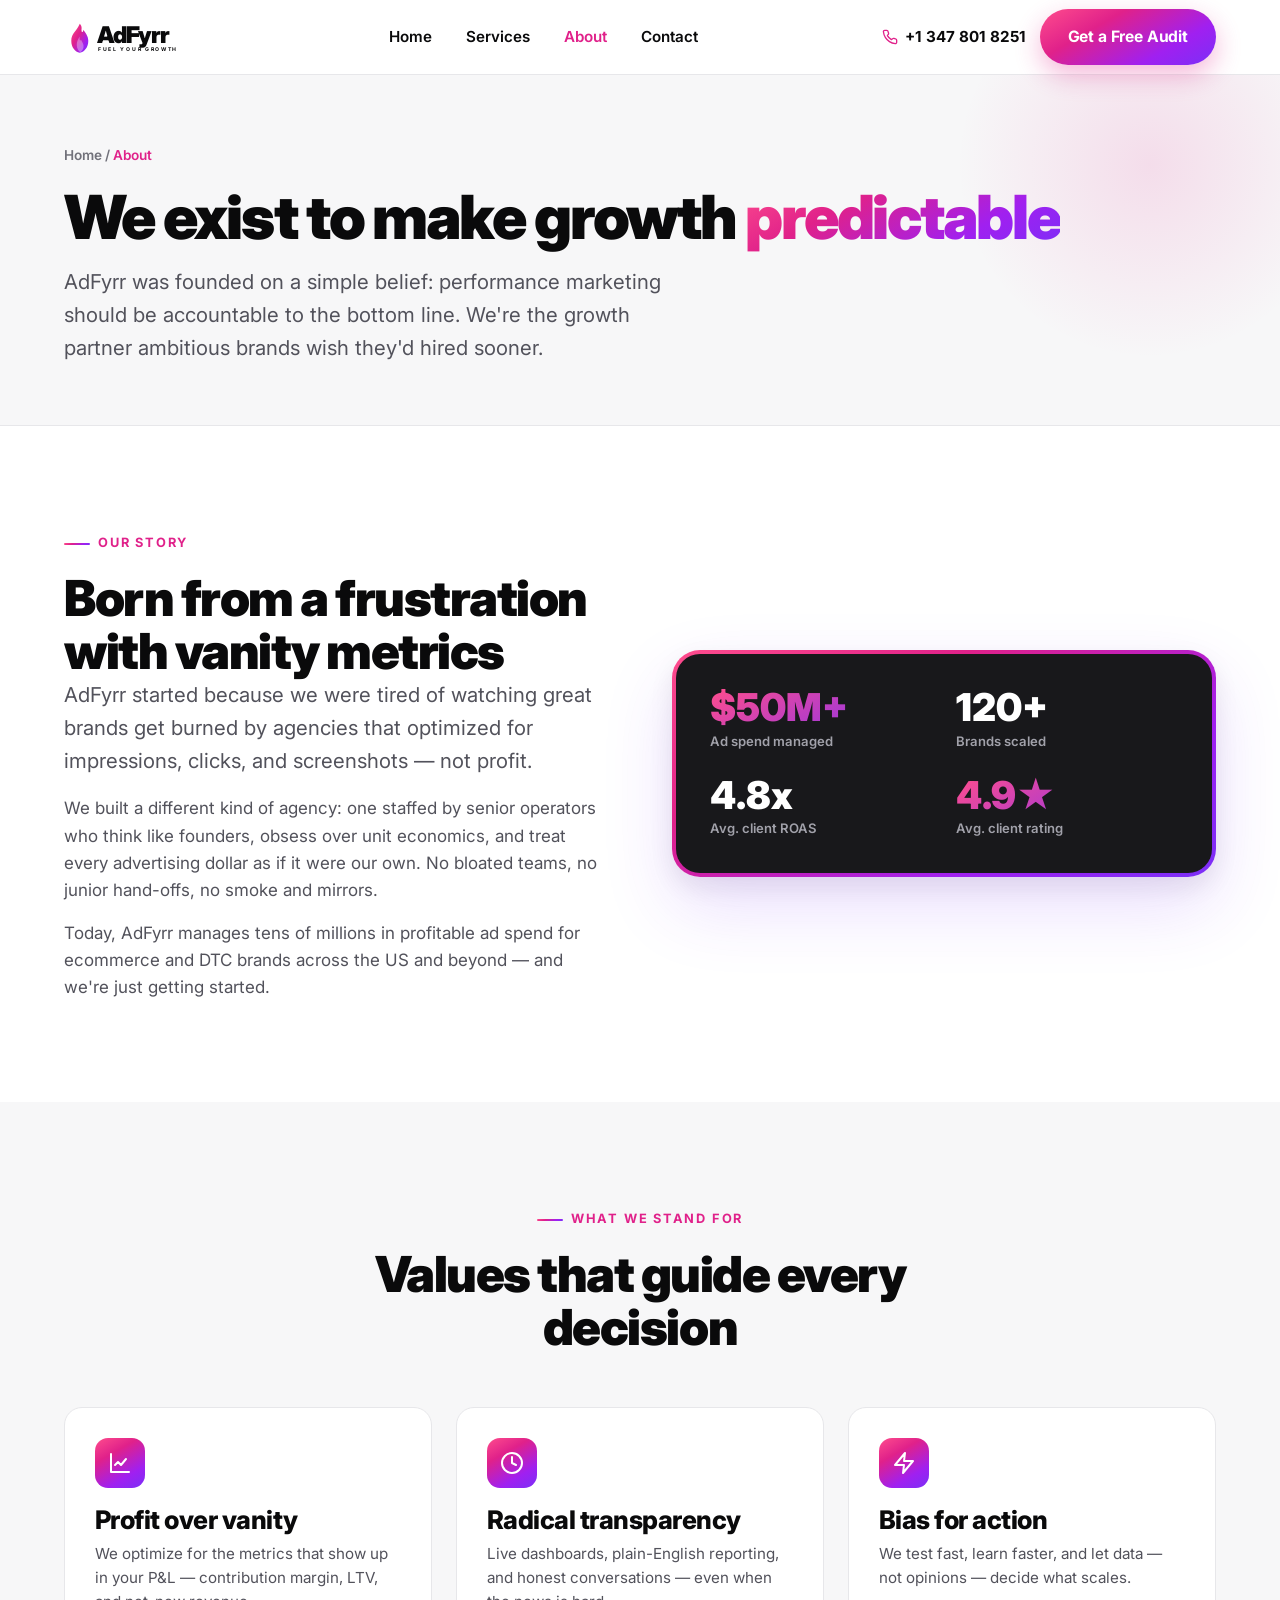
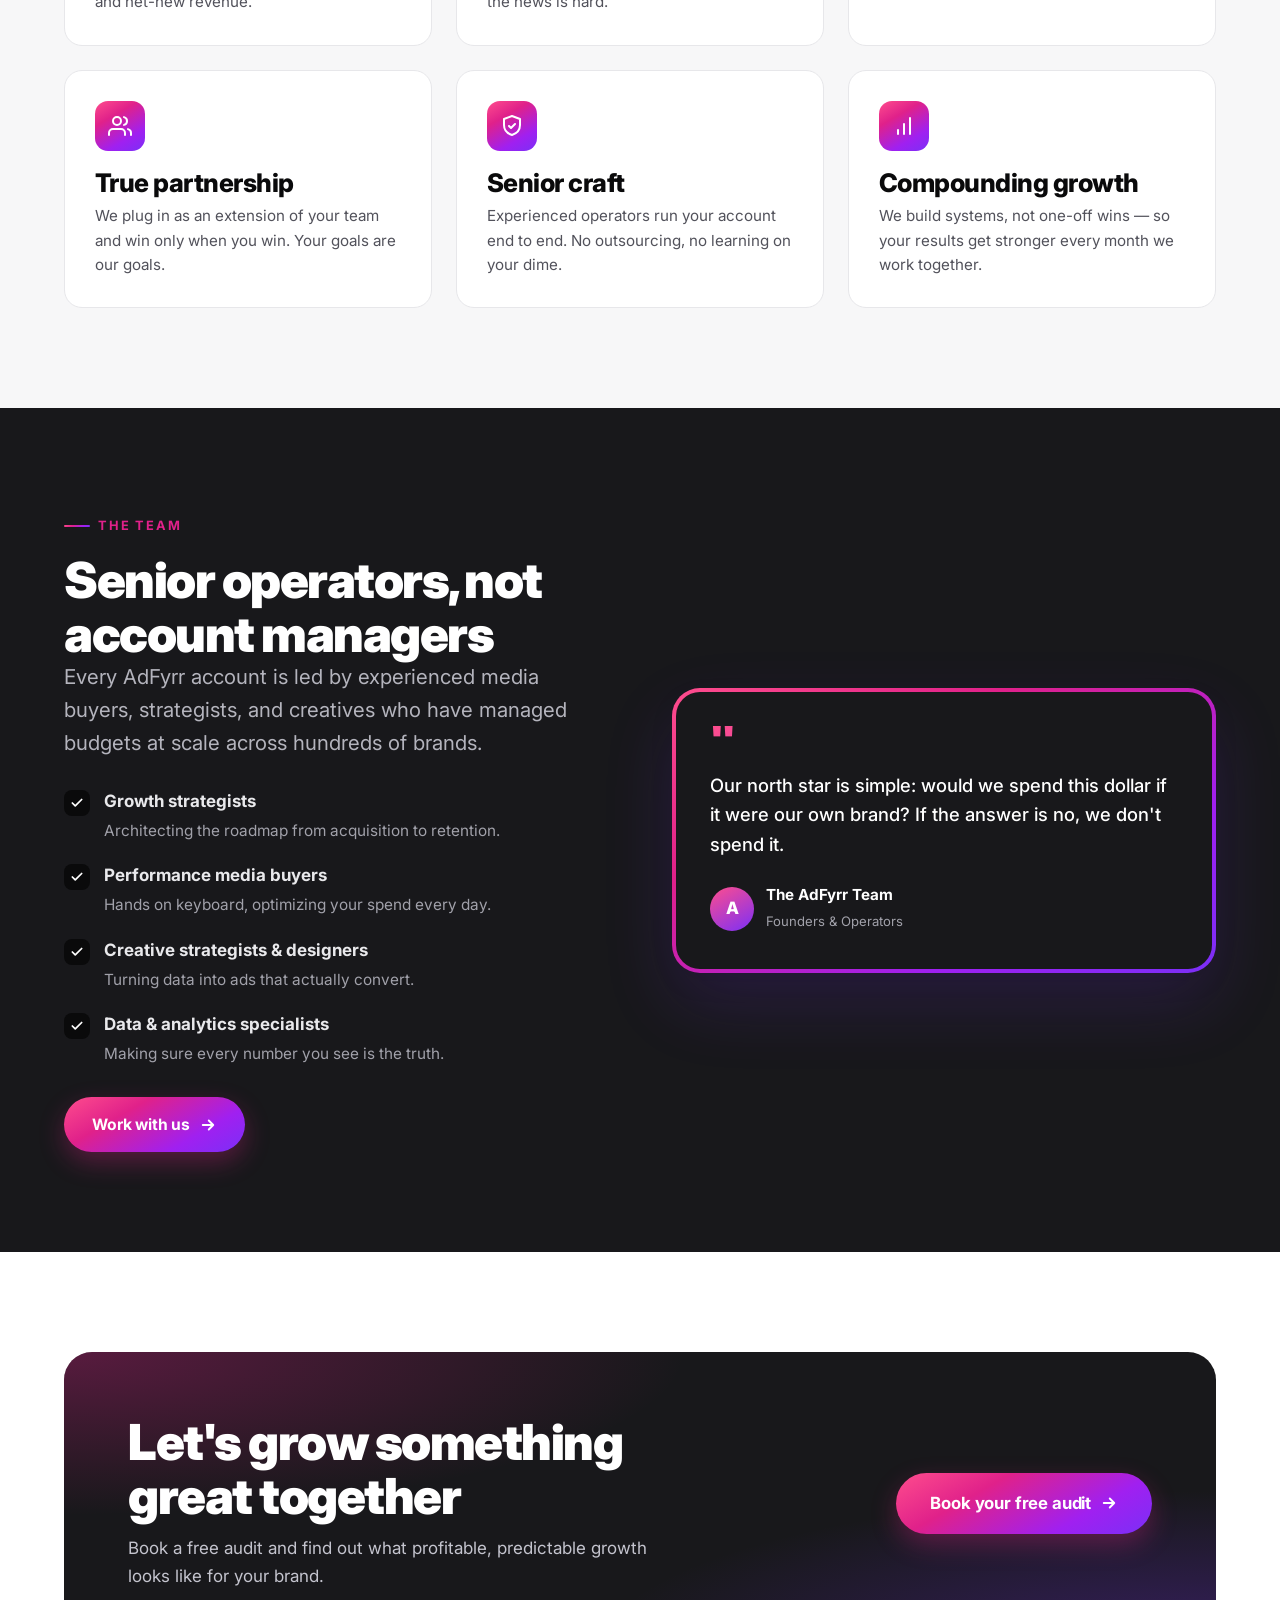
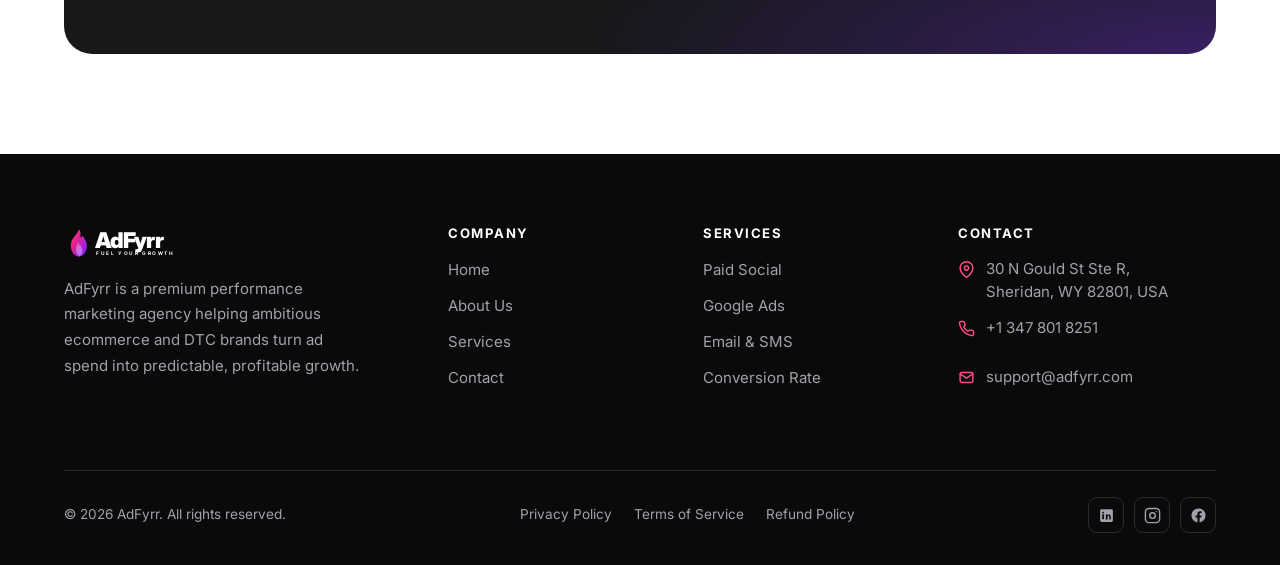
==== about.html @ 0f5a5a58 "AdFyrr website — initial commit" ====
<!DOCTYPE html>
<html lang="en">
<head>
<meta charset="UTF-8" />
<meta name="viewport" content="width=device-width, initial-scale=1.0" />
<title>About Us — A Performance Marketing Agency Built for Growth | AdFyrr</title>
<meta name="description" content="AdFyrr is a premium performance marketing agency on a mission to make profitable growth predictable for ecommerce and DTC brands. Meet our values, story, and team." />
<link rel="canonical" href="https://adfyrr.com/about.html" />
<link rel="preconnect" href="https://fonts.googleapis.com" />
<link rel="preconnect" href="https://fonts.gstatic.com" crossorigin />
<link href="https://fonts.googleapis.com/css2?family=Inter:wght@400;500;600;700;800;900&display=swap" rel="stylesheet" />
<link rel="stylesheet" href="css/styles.css" />
<link rel="icon" href="assets/favicon.svg" type="image/svg+xml" />
</head>
<body>

<!-- NAV -->
<header class="nav">
  <div class="container nav-inner">
    <a href="index.html" class="nav-logo" aria-label="AdFyrr home">
      <svg viewBox="0 0 232 56" role="img" aria-label="AdFyrr — Fuel Your Growth">
        <defs><linearGradient id="lf1" x1="0" y1="0" x2="1" y2="1"><stop offset="0" stop-color="#FF4D8D"/><stop offset=".4" stop-color="#E0218A"/><stop offset=".75" stop-color="#A020F0"/><stop offset="1" stop-color="#7B2FF7"/></linearGradient></defs>
        <path d="M26 6 C 21 18 12 22 12 34 C 12 45 18 52 26 54 C 34 52 40 45 40 34 C 40 26 35 21 32 16 C 31 22 28 21 29 13 C 29 10 28 8 26 6 Z" fill="url(#lf1)"/>
        <path d="M26 27 C 23 32 21 35 21 41 C 21 47 24 51 27 53 C 31 50 33 46 32 41 C 31 37 29 35 28 32 C 27 35 25 34 26 27 Z" fill="#fff" opacity=".34"/>
        <text x="54" y="38" font-family="Inter, sans-serif" font-weight="900" font-size="38" letter-spacing="-1.5" fill="currentColor">AdFyrr</text>
        <text x="56" y="51" font-family="Inter, sans-serif" font-weight="700" font-size="8.5" letter-spacing="2.8" fill="currentColor">FUEL YOUR GROWTH</text>
      </svg>
    </a>
    <nav class="nav-links" aria-label="Primary">
      <a href="index.html">Home</a>
      <a href="services.html">Services</a>
      <a href="about.html" class="active">About</a>
      <a href="contact.html">Contact</a>
    </nav>
    <div class="nav-cta">
      <a href="tel:+13478018251" class="nav-phone"><svg viewBox="0 0 24 24" fill="none" stroke="currentColor" stroke-width="2" stroke-linecap="round" stroke-linejoin="round"><path d="M22 16.92v3a2 2 0 0 1-2.18 2 19.79 19.79 0 0 1-8.63-3.07 19.5 19.5 0 0 1-6-6 19.79 19.79 0 0 1-3.07-8.67A2 2 0 0 1 4.11 2h3a2 2 0 0 1 2 1.72c.13.81.36 1.6.7 2.34a2 2 0 0 1-.45 2.11L8.09 9.91a16 16 0 0 0 6 6l1.74-1.27a2 2 0 0 1 2.11-.45c.74.34 1.53.57 2.34.7A2 2 0 0 1 22 16.92z"/></svg>+1 347 801 8251</a>
      <a href="contact.html" class="btn btn-primary">Get a Free Audit</a>
    </div>
    <button class="nav-toggle" aria-label="Toggle menu"><span></span><span></span><span></span></button>
  </div>
</header>

<!-- PAGE HERO -->
<section class="page-hero">
  <div class="container">
    <div class="crumbs"><a href="index.html">Home</a> / <span>About</span></div>
    <h1>We exist to make growth <span class="gradient-text">predictable</span></h1>
    <p class="lead">AdFyrr was founded on a simple belief: performance marketing should be accountable to the bottom line. We're the growth partner ambitious brands wish they'd hired sooner.</p>
  </div>
</section>

<!-- STORY -->
<section class="section">
  <div class="container">
    <div class="split">
      <div class="reveal">
        <span class="eyebrow">Our story</span>
        <h2>Born from a frustration with vanity metrics</h2>
        <p class="lead" style="margin-bottom:18px">AdFyrr started because we were tired of watching great brands get burned by agencies that optimized for impressions, clicks, and screenshots — not profit.</p>
        <p style="color:var(--slate);margin-bottom:16px">We built a different kind of agency: one staffed by senior operators who think like founders, obsess over unit economics, and treat every advertising dollar as if it were our own. No bloated teams, no junior hand-offs, no smoke and mirrors.</p>
        <p style="color:var(--slate)">Today, AdFyrr manages tens of millions in profitable ad spend for ecommerce and DTC brands across the US and beyond — and we're just getting started.</p>
      </div>
      <div class="split-visual reveal"><div class="split-visual-inner">
        <div style="display:grid;grid-template-columns:1fr 1fr;gap:24px">
          <div><div style="background:linear-gradient(150deg,#FF4D8D,#7B2FF7);-webkit-background-clip:text;background-clip:text;color:transparent;font-weight:900;font-size:2.4rem;line-height:1">$50M+</div><div style="color:#A1A1AA;font-size:.82rem;font-weight:600;margin-top:4px">Ad spend managed</div></div>
          <div><div style="color:#fff;font-weight:900;font-size:2.4rem;line-height:1">120+</div><div style="color:#A1A1AA;font-size:.82rem;font-weight:600;margin-top:4px">Brands scaled</div></div>
          <div><div style="color:#fff;font-weight:900;font-size:2.4rem;line-height:1">4.8x</div><div style="color:#A1A1AA;font-size:.82rem;font-weight:600;margin-top:4px">Avg. client ROAS</div></div>
          <div><div style="background:linear-gradient(150deg,#FF4D8D,#7B2FF7);-webkit-background-clip:text;background-clip:text;color:transparent;font-weight:900;font-size:2.4rem;line-height:1">4.9★</div><div style="color:#A1A1AA;font-size:.82rem;font-weight:600;margin-top:4px">Avg. client rating</div></div>
        </div>
      </div></div>
    </div>
  </div>
</section>

<!-- VALUES -->
<section class="section cloud">
  <div class="container">
    <div class="head-block center reveal">
      <span class="eyebrow centered">What we stand for</span>
      <h2>Values that guide every decision</h2>
    </div>
    <div class="values">
      <div class="value reveal"><div class="v-icon"><svg viewBox="0 0 24 24" fill="none" stroke="#fff" stroke-width="2" stroke-linecap="round" stroke-linejoin="round"><path d="M3 3v18h18"/><path d="m7 14 3-3 3 3 5-6"/></svg></div><h3>Profit over vanity</h3><p>We optimize for the metrics that show up in your P&amp;L — contribution margin, LTV, and net-new revenue.</p></div>
      <div class="value reveal"><div class="v-icon"><svg viewBox="0 0 24 24" fill="none" stroke="#fff" stroke-width="2" stroke-linecap="round" stroke-linejoin="round"><circle cx="12" cy="12" r="10"/><path d="M12 6v6l4 2"/></svg></div><h3>Radical transparency</h3><p>Live dashboards, plain-English reporting, and honest conversations — even when the news is hard.</p></div>
      <div class="value reveal"><div class="v-icon"><svg viewBox="0 0 24 24" fill="none" stroke="#fff" stroke-width="2" stroke-linecap="round" stroke-linejoin="round"><path d="M13 2 3 14h9l-1 8 10-12h-9l1-8z"/></svg></div><h3>Bias for action</h3><p>We test fast, learn faster, and let data — not opinions — decide what scales.</p></div>
      <div class="value reveal"><div class="v-icon"><svg viewBox="0 0 24 24" fill="none" stroke="#fff" stroke-width="2" stroke-linecap="round" stroke-linejoin="round"><path d="M17 21v-2a4 4 0 0 0-4-4H5a4 4 0 0 0-4 4v2"/><circle cx="9" cy="7" r="4"/><path d="M23 21v-2a4 4 0 0 0-3-3.87M16 3.13a4 4 0 0 1 0 7.75"/></svg></div><h3>True partnership</h3><p>We plug in as an extension of your team and win only when you win. Your goals are our goals.</p></div>
      <div class="value reveal"><div class="v-icon"><svg viewBox="0 0 24 24" fill="none" stroke="#fff" stroke-width="2" stroke-linecap="round" stroke-linejoin="round"><path d="M12 2 4 5v6c0 5 3.4 8.5 8 10 4.6-1.5 8-5 8-10V5l-8-3z"/><path d="m9 12 2 2 4-4"/></svg></div><h3>Senior craft</h3><p>Experienced operators run your account end to end. No outsourcing, no learning on your dime.</p></div>
      <div class="value reveal"><div class="v-icon"><svg viewBox="0 0 24 24" fill="none" stroke="#fff" stroke-width="2" stroke-linecap="round" stroke-linejoin="round"><path d="M12 20V10M18 20V4M6 20v-4"/></svg></div><h3>Compounding growth</h3><p>We build systems, not one-off wins — so your results get stronger every month we work together.</p></div>
    </div>
  </div>
</section>

<!-- TEAM ETHOS / DARK -->
<section class="section dark">
  <div class="container">
    <div class="split">
      <div class="reveal">
        <span class="eyebrow">The team</span>
        <h2>Senior operators, not account managers</h2>
        <p class="lead">Every AdFyrr account is led by experienced media buyers, strategists, and creatives who have managed budgets at scale across hundreds of brands.</p>
        <ul class="split-list">
          <li><span class="check"><svg viewBox="0 0 24 24" fill="none" stroke-width="3" stroke-linecap="round" stroke-linejoin="round"><path d="M20 6 9 17l-5-5"/></svg></span><div><b>Growth strategists</b><span>Architecting the roadmap from acquisition to retention.</span></div></li>
          <li><span class="check"><svg viewBox="0 0 24 24" fill="none" stroke-width="3" stroke-linecap="round" stroke-linejoin="round"><path d="M20 6 9 17l-5-5"/></svg></span><div><b>Performance media buyers</b><span>Hands on keyboard, optimizing your spend every day.</span></div></li>
          <li><span class="check"><svg viewBox="0 0 24 24" fill="none" stroke-width="3" stroke-linecap="round" stroke-linejoin="round"><path d="M20 6 9 17l-5-5"/></svg></span><div><b>Creative strategists &amp; designers</b><span>Turning data into ads that actually convert.</span></div></li>
          <li><span class="check"><svg viewBox="0 0 24 24" fill="none" stroke-width="3" stroke-linecap="round" stroke-linejoin="round"><path d="M20 6 9 17l-5-5"/></svg></span><div><b>Data &amp; analytics specialists</b><span>Making sure every number you see is the truth.</span></div></li>
        </ul>
        <a href="contact.html" class="btn btn-primary" style="margin-top:30px">Work with us <svg viewBox="0 0 24 24" fill="none" stroke="currentColor" stroke-width="2.5" stroke-linecap="round" stroke-linejoin="round"><path d="M5 12h14M13 6l6 6-6 6"/></svg></a>
      </div>
      <div class="reveal">
        <div class="split-visual"><div class="split-visual-inner">
          <div class="mark" style="font-size:3rem;line-height:.6;font-weight:900;background:linear-gradient(150deg,#FF4D8D,#7B2FF7);-webkit-background-clip:text;background-clip:text;color:transparent">"</div>
          <p style="color:#fff;font-size:1.15rem;font-weight:500;margin:16px 0 24px;line-height:1.6">Our north star is simple: would we spend this dollar if it were our own brand? If the answer is no, we don't spend it.</p>
          <div style="display:flex;align-items:center;gap:12px"><div style="width:44px;height:44px;border-radius:50%;background:linear-gradient(150deg,#FF4D8D,#7B2FF7);display:grid;place-items:center;color:#fff;font-weight:800">A</div><div><b style="color:#fff;display:block;font-size:.95rem">The AdFyrr Team</b><small style="color:#A1A1AA;font-size:.82rem">Founders &amp; Operators</small></div></div>
        </div></div>
      </div>
    </div>
  </div>
</section>

<!-- CTA -->
<section class="section">
  <div class="container">
    <div class="cta-band reveal"><div class="cta-inner">
      <div><h2>Let's grow something great together</h2><p>Book a free audit and find out what profitable, predictable growth looks like for your brand.</p></div>
      <a href="contact.html" class="btn btn-primary" style="font-size:1.05rem;padding:17px 34px">Book your free audit <svg viewBox="0 0 24 24" fill="none" stroke="currentColor" stroke-width="2.5" stroke-linecap="round" stroke-linejoin="round"><path d="M5 12h14M13 6l6 6-6 6"/></svg></a>
    </div></div>
  </div>
</section>

<!-- FOOTER -->
<footer class="footer">
  <div class="container">
    <div class="footer-grid">
      <div class="footer-about">
        <div class="footer-logo">
          <svg viewBox="0 0 232 56" style="height:32px" role="img" aria-label="AdFyrr">
            <defs><linearGradient id="lf2" x1="0" y1="0" x2="1" y2="1"><stop offset="0" stop-color="#FF4D8D"/><stop offset=".4" stop-color="#E0218A"/><stop offset=".75" stop-color="#A020F0"/><stop offset="1" stop-color="#7B2FF7"/></linearGradient></defs>
            <path d="M26 6 C 21 18 12 22 12 34 C 12 45 18 52 26 54 C 34 52 40 45 40 34 C 40 26 35 21 32 16 C 31 22 28 21 29 13 C 29 10 28 8 26 6 Z" fill="url(#lf2)"/>
            <path d="M26 27 C 23 32 21 35 21 41 C 21 47 24 51 27 53 C 31 50 33 46 32 41 C 31 37 29 35 28 32 C 27 35 25 34 26 27 Z" fill="#fff" opacity=".34"/>
            <text x="54" y="38" font-family="Inter, sans-serif" font-weight="900" font-size="38" letter-spacing="-1.5" fill="#fff">AdFyrr</text>
            <text x="56" y="51" font-family="Inter, sans-serif" font-weight="700" font-size="8.5" letter-spacing="2.8" fill="#fff">FUEL YOUR GROWTH</text>
          </svg>
        </div>
        <p>AdFyrr is a premium performance marketing agency helping ambitious ecommerce and DTC brands turn ad spend into predictable, profitable growth.</p>
      </div>
      <div class="footer-col"><h4>Company</h4><a href="index.html">Home</a><a href="about.html">About Us</a><a href="services.html">Services</a><a href="contact.html">Contact</a></div>
      <div class="footer-col"><h4>Services</h4><a href="services.html">Paid Social</a><a href="services.html">Google Ads</a><a href="services.html">Email &amp; SMS</a><a href="services.html">Conversion Rate</a></div>
      <div class="footer-col"><h4>Contact</h4>
        <ul class="footer-contact">
          <li><svg viewBox="0 0 24 24" fill="none" stroke="currentColor" stroke-width="2" stroke-linecap="round" stroke-linejoin="round"><path d="M21 10c0 7-9 13-9 13s-9-6-9-13a9 9 0 0 1 18 0z"/><circle cx="12" cy="10" r="3"/></svg><span>30 N Gould St Ste R,<br/>Sheridan, WY 82801, USA</span></li>
          <li><svg viewBox="0 0 24 24" fill="none" stroke="currentColor" stroke-width="2" stroke-linecap="round" stroke-linejoin="round"><path d="M22 16.92v3a2 2 0 0 1-2.18 2 19.79 19.79 0 0 1-8.63-3.07 19.5 19.5 0 0 1-6-6 19.79 19.79 0 0 1-3.07-8.67A2 2 0 0 1 4.11 2h3a2 2 0 0 1 2 1.72c.13.81.36 1.6.7 2.34a2 2 0 0 1-.45 2.11L8.09 9.91a16 16 0 0 0 6 6l1.74-1.27a2 2 0 0 1 2.11-.45c.74.34 1.53.57 2.34.7A2 2 0 0 1 22 16.92z"/></svg><a href="tel:+13478018251">+1 347 801 8251</a></li>
          <li><svg viewBox="0 0 24 24" fill="none" stroke="currentColor" stroke-width="2" stroke-linecap="round" stroke-linejoin="round"><rect x="3" y="5" width="18" height="14" rx="2"/><path d="m3 7 9 6 9-6"/></svg><a href="mailto:support@adfyrr.com">support@adfyrr.com</a></li>
        </ul>
      </div>
    </div>
    <div class="footer-bottom">
      <div>© <span data-year>2026</span> AdFyrr. All rights reserved.</div>
      <div class="legal-links"><a href="privacy-policy.html">Privacy Policy</a><a href="terms.html">Terms of Service</a><a href="refund-policy.html">Refund Policy</a></div>
      <div class="footer-socials">
        <a href="#" aria-label="LinkedIn"><svg viewBox="0 0 24 24" fill="currentColor"><path d="M19 3a2 2 0 0 1 2 2v14a2 2 0 0 1-2 2H5a2 2 0 0 1-2-2V5a2 2 0 0 1 2-2h14zM8.34 17.34v-7H6v7h2.34zM7.17 9.3a1.36 1.36 0 1 0 0-2.72 1.36 1.36 0 0 0 0 2.72zM18 17.34v-3.84c0-2.05-1.1-3-2.56-3-1.18 0-1.71.65-2 1.11v-.95H11.1c.03.66 0 7 0 7h2.34v-3.91c0-.21.01-.42.08-.57.18-.42.56-.86 1.21-.86.86 0 1.2.65 1.2 1.6v3.74H18z"/></svg></a>
        <a href="#" aria-label="Instagram"><svg viewBox="0 0 24 24" fill="none" stroke="currentColor" stroke-width="2"><rect x="2" y="2" width="20" height="20" rx="5"/><circle cx="12" cy="12" r="4"/><circle cx="17.5" cy="6.5" r="1" fill="currentColor" stroke="none"/></svg></a>
        <a href="#" aria-label="Facebook"><svg viewBox="0 0 24 24" fill="currentColor"><path d="M22 12a10 10 0 1 0-11.56 9.88v-6.99H7.9V12h2.54V9.8c0-2.5 1.49-3.89 3.78-3.89 1.09 0 2.24.2 2.24.2v2.46h-1.26c-1.24 0-1.63.77-1.63 1.56V12h2.78l-.44 2.89h-2.34v6.99A10 10 0 0 0 22 12z"/></svg></a>
      </div>
    </div>
  </div>
</footer>

<script src="js/main.js"></script>
</body>
</html>
---- css/styles.css ----
/* ===================================================================
   AdFyrr — Premium Performance Marketing Agency
   Design language: bold Inter typography, generous whitespace,
   dark/light alternating sections, flame gradient (pink→purple).
   =================================================================== */

/* ---------- Design Tokens ---------- */
:root {
  /* Flame brand gradient (from the AdFyrr logo) */
  --flame: linear-gradient(150deg, #FF4D8D 0%, #E0218A 32%, #A020F0 72%, #7B2FF7 100%);
  --flame-soft: linear-gradient(150deg, #FF4D8D, #7B2FF7);

  --pink: #E0218A;
  --pink-hot: #FF4D8D;
  --magenta: #A020F0;
  --purple: #7B2FF7;

  --ink: #0A0A0B;          /* near-black headlines */
  --ink-2: #18181B;        /* dark section bg */
  --slate: #52525B;        /* body text on light */
  --slate-2: #71717A;      /* muted text */
  --line: #E7E7EA;         /* hairline borders */
  --line-dark: #2A2A2F;    /* borders on dark */
  --cloud: #F7F7F8;        /* off-white bg */
  --white: #FFFFFF;

  --radius: 18px;
  --radius-sm: 12px;
  --radius-lg: 28px;

  --shadow-sm: 0 2px 8px rgba(10,10,11,.04), 0 1px 2px rgba(10,10,11,.06);
  --shadow-md: 0 12px 32px rgba(10,10,11,.08), 0 4px 10px rgba(10,10,11,.04);
  --shadow-lg: 0 30px 70px rgba(123,47,247,.16), 0 10px 24px rgba(10,10,11,.08);

  --container: 1200px;
  --ease: cubic-bezier(.22,.61,.36,1);

  font-family: 'Inter', -apple-system, BlinkMacSystemFont, 'Segoe UI', Roboto, sans-serif;
}

/* ---------- Reset ---------- */
*, *::before, *::after { box-sizing: border-box; margin: 0; padding: 0; }
html { scroll-behavior: smooth; -webkit-text-size-adjust: 100%; }
body {
  font-family: 'Inter', -apple-system, BlinkMacSystemFont, 'Segoe UI', Roboto, sans-serif;
  color: var(--ink);
  background: var(--white);
  line-height: 1.6;
  font-size: 17px;
  -webkit-font-smoothing: antialiased;
  text-rendering: optimizeLegibility;
  overflow-x: hidden;
}
img, svg { display: block; max-width: 100%; }
a { color: inherit; text-decoration: none; }
ul { list-style: none; }
button { font-family: inherit; cursor: pointer; border: none; background: none; }

/* ---------- Layout helpers ---------- */
.container { width: 100%; max-width: var(--container); margin: 0 auto; padding: 0 24px; }
.section { padding: 100px 0; }
.section-sm { padding: 64px 0; }
.dark { background: var(--ink-2); color: #E9E9EC; }
.dark h1, .dark h2, .dark h3 { color: #fff; }
.cloud { background: var(--cloud); }
.center { text-align: center; }
.gradient-text {
  background: var(--flame);
  -webkit-background-clip: text;
  background-clip: text;
  color: transparent;
}

/* ---------- Typography ---------- */
h1, h2, h3, h4 { line-height: 1.08; letter-spacing: -0.02em; font-weight: 800; }
h1 { font-size: clamp(2.6rem, 6vw, 4.6rem); font-weight: 900; letter-spacing: -0.035em; }
h2 { font-size: clamp(2rem, 4vw, 3.1rem); font-weight: 900; letter-spacing: -0.03em; }
h3 { font-size: clamp(1.25rem, 2vw, 1.6rem); }
.lead { font-size: clamp(1.05rem, 1.6vw, 1.3rem); color: var(--slate); font-weight: 400; }
.dark .lead { color: #B4B4BD; }
.eyebrow {
  display: inline-flex; align-items: center; gap: 8px;
  font-size: .8rem; font-weight: 700; letter-spacing: .14em; text-transform: uppercase;
  color: var(--pink);
  margin-bottom: 18px;
}
.eyebrow::before {
  content: ""; width: 26px; height: 2px; border-radius: 2px;
  background: var(--flame);
}
.eyebrow.centered { justify-content: center; }

/* ---------- Buttons ---------- */
.btn {
  display: inline-flex; align-items: center; justify-content: center; gap: 9px;
  font-weight: 700; font-size: .98rem; letter-spacing: -0.01em;
  padding: 15px 28px; border-radius: 999px;
  transition: transform .25s var(--ease), box-shadow .25s var(--ease), background .25s var(--ease);
  white-space: nowrap;
}
.btn svg { width: 18px; height: 18px; }
.btn-primary {
  color: #fff; background: var(--flame);
  box-shadow: 0 10px 26px rgba(224,33,138,.32);
}
.btn-primary:hover { transform: translateY(-2px); box-shadow: 0 16px 34px rgba(224,33,138,.42); }
.btn-dark { background: var(--ink); color: #fff; }
.btn-dark:hover { transform: translateY(-2px); box-shadow: var(--shadow-md); }
.btn-ghost { background: transparent; color: var(--ink); border: 1.5px solid var(--line); }
.btn-ghost:hover { border-color: var(--ink); transform: translateY(-2px); }
.dark .btn-ghost { color: #fff; border-color: var(--line-dark); }
.dark .btn-ghost:hover { border-color: #fff; }
.btn-white { background: #fff; color: var(--ink); }
.btn-white:hover { transform: translateY(-2px); box-shadow: var(--shadow-md); }

/* ---------- Navigation ---------- */
.nav {
  position: sticky; top: 0; z-index: 100;
  background: rgba(255,255,255,.82);
  backdrop-filter: saturate(180%) blur(16px);
  -webkit-backdrop-filter: saturate(180%) blur(16px);
  border-bottom: 1px solid var(--line);
}
.nav-inner { display: flex; align-items: center; justify-content: space-between; height: 74px; }
.nav-logo { display: flex; align-items: center; }
.nav-logo svg { height: 34px; width: auto; }
.nav-links { display: flex; align-items: center; gap: 34px; }
.nav-links a {
  font-weight: 600; font-size: .95rem; color: var(--ink); position: relative;
  transition: color .2s;
}
.nav-links a:hover { color: var(--pink); }
.nav-links a.active { color: var(--pink); }
.nav-cta { display: flex; align-items: center; gap: 14px; }
.nav-phone { font-weight: 700; font-size: .95rem; display: flex; align-items: center; gap: 7px; }
.nav-phone svg { width: 16px; height: 16px; color: var(--pink); }
.nav-toggle { display: none; flex-direction: column; gap: 5px; padding: 8px; }
.nav-toggle span { width: 24px; height: 2.5px; background: var(--ink); border-radius: 2px; transition: .3s; }

/* ---------- Hero ---------- */
.hero { position: relative; padding: 88px 0 90px; overflow: hidden; }
.hero::before {
  content: ""; position: absolute; top: -160px; right: -140px;
  width: 560px; height: 560px; border-radius: 50%;
  background: radial-gradient(circle, rgba(224,33,138,.16), rgba(123,47,247,.05) 55%, transparent 70%);
  filter: blur(8px); z-index: 0;
}
.hero::after {
  content: ""; position: absolute; bottom: -200px; left: -160px;
  width: 480px; height: 480px; border-radius: 50%;
  background: radial-gradient(circle, rgba(123,47,247,.12), transparent 65%);
  z-index: 0;
}
.hero .container { position: relative; z-index: 1; }
.hero-grid { display: grid; grid-template-columns: 1.08fr .92fr; gap: 56px; align-items: center; }
.hero-badge {
  display: inline-flex; align-items: center; gap: 9px;
  padding: 7px 15px 7px 7px; border-radius: 999px;
  background: #fff; border: 1px solid var(--line); box-shadow: var(--shadow-sm);
  font-size: .82rem; font-weight: 600; color: var(--slate); margin-bottom: 26px;
}
.hero-badge b { color: var(--ink); }
.hero-badge .dot {
  width: 22px; height: 22px; border-radius: 50%; background: var(--flame);
  display: grid; place-items: center; color: #fff; font-size: 11px;
}
.hero h1 { margin-bottom: 22px; }
.hero p.lead { max-width: 520px; margin-bottom: 34px; }
.hero-actions { display: flex; gap: 14px; flex-wrap: wrap; align-items: center; }
.hero-trust { display: flex; align-items: center; gap: 22px; margin-top: 40px; flex-wrap: wrap; }
.hero-trust .stars { color: var(--pink); font-size: 1.05rem; letter-spacing: 2px; }
.hero-trust small { color: var(--slate-2); font-size: .85rem; display: block; }
.hero-trust strong { font-weight: 800; }

/* Hero visual card */
.hero-visual { position: relative; }
.hero-card {
  background: var(--ink-2); border-radius: var(--radius-lg); padding: 28px;
  box-shadow: var(--shadow-lg); position: relative; overflow: hidden;
}
.hero-card::before {
  content: ""; position: absolute; inset: 0;
  background: radial-gradient(120% 80% at 100% 0%, rgba(224,33,138,.22), transparent 50%);
}
.hero-card .hc-head { display: flex; justify-content: space-between; align-items: center; position: relative; margin-bottom: 22px; }
.hero-card .hc-head span { color: #A1A1AA; font-size: .82rem; font-weight: 600; }
.hero-card .hc-live { display: inline-flex; align-items: center; gap: 7px; color: #4ADE80; font-size: .78rem; font-weight: 700; }
.hero-card .hc-live .pulse { width: 8px; height: 8px; border-radius: 50%; background: #4ADE80; box-shadow: 0 0 0 0 rgba(74,222,128,.6); animation: pulse 1.8s infinite; }
@keyframes pulse { 0%{box-shadow:0 0 0 0 rgba(74,222,128,.5)} 70%{box-shadow:0 0 0 9px rgba(74,222,128,0)} 100%{box-shadow:0 0 0 0 rgba(74,222,128,0)} }
.hc-metric { position: relative; margin-bottom: 6px; }
.hc-metric .label { color: #A1A1AA; font-size: .8rem; font-weight: 600; }
.hc-metric .value { color: #fff; font-size: 2.6rem; font-weight: 900; letter-spacing: -.03em; line-height: 1.1; }
.hc-metric .value em { font-style: normal; color: #4ADE80; font-size: 1rem; font-weight: 700; margin-left: 8px; }
.hc-chart { position: relative; margin-top: 18px; height: 120px; }
.hc-stats { position: relative; display: grid; grid-template-columns: 1fr 1fr 1fr; gap: 14px; margin-top: 24px; padding-top: 22px; border-top: 1px solid var(--line-dark); }
.hc-stats div .n { color: #fff; font-weight: 800; font-size: 1.35rem; }
.hc-stats div .n.grad { background: var(--flame); -webkit-background-clip: text; background-clip: text; color: transparent; }
.hc-stats div .t { color: #A1A1AA; font-size: .72rem; font-weight: 600; }
/* floating spark */
.spark { position: absolute; pointer-events: none; }

/* ---------- Partner / logo banner ---------- */
.partners { padding: 46px 0; border-top: 1px solid var(--line); border-bottom: 1px solid var(--line); background: #fff; }
.partners-label { text-align: center; font-size: .78rem; font-weight: 700; letter-spacing: .16em; text-transform: uppercase; color: var(--slate-2); margin-bottom: 30px; }
.partners-row { display: flex; align-items: center; justify-content: center; gap: 56px; flex-wrap: wrap; }
.partner { display: flex; align-items: center; gap: 10px; filter: grayscale(0); opacity: .92; transition: transform .25s var(--ease), opacity .25s; }
.partner:hover { transform: translateY(-3px); opacity: 1; }
.partner svg, .partner img { height: 30px; width: auto; }
.partner .pname { font-weight: 800; font-size: 1.18rem; letter-spacing: -.02em; color: var(--ink); }

/* ---------- Stats band ---------- */
.stats { display: grid; grid-template-columns: repeat(4, 1fr); gap: 30px; }
.stat { text-align: center; }
.stat .num { font-size: clamp(2.4rem, 4vw, 3.4rem); font-weight: 900; letter-spacing: -.04em; line-height: 1; }
.stat .num.grad { background: var(--flame); -webkit-background-clip: text; background-clip: text; color: transparent; }
.stat .cap { margin-top: 10px; color: var(--slate); font-weight: 500; font-size: .95rem; }
.dark .stat .cap { color: #A1A1AA; }

/* ---------- Section heading block ---------- */
.head-block { max-width: 720px; }
.head-block.center { margin: 0 auto; }
.head-block h2 { margin-bottom: 18px; }

/* ---------- Services grid ---------- */
.cards { display: grid; grid-template-columns: repeat(3, 1fr); gap: 24px; margin-top: 56px; }
.card {
  position: relative; background: #fff; border: 1px solid var(--line); border-radius: var(--radius);
  padding: 34px 30px; transition: transform .3s var(--ease), box-shadow .3s var(--ease), border-color .3s;
  overflow: hidden;
}
.card:hover { transform: translateY(-6px); box-shadow: var(--shadow-md); border-color: transparent; }
.card::after {
  content: ""; position: absolute; inset: 0 0 auto 0; height: 4px;
  background: var(--flame); transform: scaleX(0); transform-origin: left;
  transition: transform .35s var(--ease);
}
.card:hover::after { transform: scaleX(1); }
.card-icon {
  width: 56px; height: 56px; border-radius: 15px; display: grid; place-items: center;
  background: linear-gradient(150deg, rgba(224,33,138,.12), rgba(123,47,247,.12));
  margin-bottom: 22px;
}
.card-icon svg { width: 28px; height: 28px; stroke: var(--pink); }
.card h3 { margin-bottom: 10px; }
.card p { color: var(--slate); font-size: .98rem; }
.card .card-link { display: inline-flex; align-items: center; gap: 6px; margin-top: 18px; font-weight: 700; font-size: .9rem; color: var(--pink); }
.card .card-link svg { width: 15px; height: 15px; transition: transform .2s; }
.card:hover .card-link svg { transform: translateX(4px); }
/* spark-burst signature mark */
.spark-burst { position: absolute; top: 16px; right: 16px; width: 26px; height: 26px; opacity: .5; }

/* ---------- Process steps ---------- */
.steps { display: grid; grid-template-columns: repeat(4, 1fr); gap: 24px; margin-top: 56px; }
.step { position: relative; padding-top: 14px; }
.step .step-n {
  font-size: 3.2rem; font-weight: 900; letter-spacing: -.05em; line-height: 1;
  background: var(--flame); -webkit-background-clip: text; background-clip: text; color: transparent;
  opacity: .9; margin-bottom: 12px;
}
.step h3 { font-size: 1.25rem; margin-bottom: 8px; }
.step p { color: var(--slate); font-size: .95rem; }
.dark .step p { color: #A1A1AA; }
.step:not(:last-child)::before {
  content: ""; position: absolute; top: 30px; right: -12px; width: 24px; height: 2px;
  background: var(--line); display: none;
}

/* ---------- Feature split ---------- */
.split { display: grid; grid-template-columns: 1fr 1fr; gap: 64px; align-items: center; }
.split-list { margin-top: 28px; display: grid; gap: 18px; }
.split-list li { display: flex; gap: 14px; align-items: flex-start; }
.check {
  flex: 0 0 auto; width: 26px; height: 26px; border-radius: 8px; background: var(--ink);
  display: grid; place-items: center; margin-top: 2px;
}
.check svg { width: 14px; height: 14px; stroke: #fff; }
.split-list li b { display: block; font-weight: 700; margin-bottom: 2px; }
.split-list li span { color: var(--slate); font-size: .96rem; }
.dark .split-list li span { color: #A1A1AA; }
.split-visual {
  background: var(--flame); border-radius: var(--radius-lg); padding: 4px; box-shadow: var(--shadow-lg);
}
.split-visual-inner { background: var(--ink-2); border-radius: 24px; padding: 34px; color: #fff; }

/* ---------- Testimonials ---------- */
.quotes { display: grid; grid-template-columns: repeat(3, 1fr); gap: 24px; margin-top: 56px; }
.quote { background: #fff; border: 1px solid var(--line); border-radius: var(--radius); padding: 32px; }
.quote .mark { font-size: 3rem; line-height: .6; font-weight: 900; background: var(--flame); -webkit-background-clip: text; background-clip: text; color: transparent; }
.quote p { color: var(--ink); font-size: 1.02rem; margin: 12px 0 22px; font-weight: 500; }
.quote .who { display: flex; align-items: center; gap: 12px; }
.quote .avatar { width: 44px; height: 44px; border-radius: 50%; background: var(--flame); display: grid; place-items: center; color: #fff; font-weight: 800; }
.quote .who b { display: block; font-size: .95rem; }
.quote .who small { color: var(--slate-2); font-size: .82rem; }

/* ---------- CTA band ---------- */
.cta-band { position: relative; border-radius: var(--radius-lg); padding: 64px; overflow: hidden; background: var(--ink-2); }
.cta-band::before {
  content: ""; position: absolute; inset: 0;
  background: radial-gradient(120% 120% at 0% 0%, rgba(224,33,138,.32), transparent 45%),
              radial-gradient(120% 120% at 100% 100%, rgba(123,47,247,.32), transparent 45%);
}
.cta-band .cta-inner { position: relative; display: flex; justify-content: space-between; align-items: center; gap: 40px; flex-wrap: wrap; }
.cta-band h2 { color: #fff; max-width: 600px; }
.cta-band p { color: #C4C4CE; margin-top: 12px; max-width: 520px; }

/* ---------- Footer ---------- */
.footer { background: var(--ink); color: #A1A1AA; padding: 72px 0 32px; }
.footer-grid { display: grid; grid-template-columns: 1.6fr 1fr 1fr 1.2fr; gap: 40px; }
.footer-logo svg { height: 32px; margin-bottom: 18px; }
.footer-about p { font-size: .94rem; max-width: 300px; line-height: 1.7; }
.footer h4 { color: #fff; font-size: .82rem; letter-spacing: .12em; text-transform: uppercase; margin-bottom: 18px; font-weight: 700; }
.footer-col a { display: block; font-size: .94rem; margin-bottom: 12px; transition: color .2s; }
.footer-col a:hover { color: #fff; }
.footer-contact li { display: flex; gap: 11px; font-size: .94rem; margin-bottom: 14px; line-height: 1.5; }
.footer-contact svg { width: 17px; height: 17px; flex: 0 0 auto; margin-top: 3px; color: var(--pink-hot); }
.footer-contact a:hover { color: #fff; }
.footer-bottom {
  margin-top: 56px; padding-top: 26px; border-top: 1px solid var(--line-dark);
  display: flex; justify-content: space-between; align-items: center; gap: 18px; flex-wrap: wrap;
  font-size: .85rem;
}
.footer-bottom .legal-links { display: flex; gap: 22px; flex-wrap: wrap; }
.footer-bottom .legal-links a:hover { color: #fff; }
.footer-socials { display: flex; gap: 10px; }
.footer-socials a { width: 36px; height: 36px; border-radius: 9px; border: 1px solid var(--line-dark); display: grid; place-items: center; transition: .25s; }
.footer-socials a:hover { background: var(--flame); border-color: transparent; color: #fff; }
.footer-socials svg { width: 17px; height: 17px; }

/* ---------- Page hero (inner pages) ---------- */
.page-hero { padding: 70px 0 60px; position: relative; overflow: hidden; background: var(--cloud); border-bottom: 1px solid var(--line); }
.page-hero::before {
  content: ""; position: absolute; top: -120px; right: -80px; width: 420px; height: 420px; border-radius: 50%;
  background: radial-gradient(circle, rgba(224,33,138,.12), transparent 65%);
}
.page-hero .container { position: relative; }
.page-hero h1 { font-size: clamp(2.4rem, 5vw, 3.8rem); margin-bottom: 16px; }
.page-hero p { max-width: 600px; }
.crumbs { font-size: .85rem; color: var(--slate-2); margin-bottom: 18px; font-weight: 600; }
.crumbs a:hover { color: var(--pink); }
.crumbs span { color: var(--pink); }

/* ---------- Contact ---------- */
.contact-grid { display: grid; grid-template-columns: 1fr 1.1fr; gap: 56px; align-items: start; }
.contact-info .info-card {
  display: flex; gap: 16px; padding: 22px; border: 1px solid var(--line); border-radius: var(--radius);
  margin-bottom: 16px; transition: box-shadow .25s, transform .25s;
}
.contact-info .info-card:hover { box-shadow: var(--shadow-sm); transform: translateY(-2px); }
.contact-info .ic-icon { width: 48px; height: 48px; flex: 0 0 auto; border-radius: 13px; background: linear-gradient(150deg, rgba(224,33,138,.12), rgba(123,47,247,.12)); display: grid; place-items: center; }
.contact-info .ic-icon svg { width: 22px; height: 22px; stroke: var(--pink); }
.contact-info .ic-body b { display: block; font-size: 1.02rem; margin-bottom: 3px; }
.contact-info .ic-body p, .contact-info .ic-body a { color: var(--slate); font-size: .95rem; }
.contact-info .ic-body a:hover { color: var(--pink); }
.form-card { background: #fff; border: 1px solid var(--line); border-radius: var(--radius-lg); padding: 38px; box-shadow: var(--shadow-md); }
.form-row { display: grid; grid-template-columns: 1fr 1fr; gap: 16px; }
.field { margin-bottom: 18px; }
.field label { display: block; font-weight: 600; font-size: .88rem; margin-bottom: 7px; }
.field input, .field select, .field textarea {
  width: 100%; padding: 13px 15px; border: 1.5px solid var(--line); border-radius: 12px;
  font-family: inherit; font-size: .96rem; color: var(--ink); background: #fff; transition: border-color .2s, box-shadow .2s;
}
.field input:focus, .field select:focus, .field textarea:focus {
  outline: none; border-color: var(--pink); box-shadow: 0 0 0 3px rgba(224,33,138,.12);
}
.field textarea { resize: vertical; min-height: 120px; }
.form-note { font-size: .82rem; color: var(--slate-2); margin-top: 14px; }
.map-embed { border: 0; width: 100%; height: 320px; border-radius: var(--radius); margin-top: 8px; }

/* ---------- About values ---------- */
.values { display: grid; grid-template-columns: repeat(3, 1fr); gap: 24px; margin-top: 52px; }
.values .value { padding: 30px; border-radius: var(--radius); border: 1px solid var(--line); background: #fff; }
.values .value .v-icon { width: 50px; height: 50px; border-radius: 13px; background: var(--flame); display: grid; place-items: center; margin-bottom: 18px; }
.values .value .v-icon svg { width: 24px; height: 24px; stroke: #fff; }
.values .value h3 { margin-bottom: 8px; }
.values .value p { color: var(--slate); font-size: .95rem; }

/* ---------- Legal / long-form content ---------- */
.legal { max-width: 820px; margin: 0 auto; }
.legal h2 { font-size: 1.5rem; margin: 38px 0 14px; }
.legal h3 { font-size: 1.15rem; margin: 26px 0 10px; }
.legal p { color: var(--slate); margin-bottom: 14px; }
.legal ul { list-style: disc; padding-left: 22px; margin-bottom: 16px; color: var(--slate); }
.legal ul li { margin-bottom: 8px; }
.legal a { color: var(--pink); font-weight: 600; }
.legal .updated { color: var(--slate-2); font-size: .9rem; margin-bottom: 30px; }
.legal strong { color: var(--ink); }

/* ---------- Pricing ---------- */
.pricing { display: grid; grid-template-columns: repeat(3, 1fr); gap: 24px; margin-top: 56px; align-items: start; }
.price {
  border: 1px solid var(--line); border-radius: var(--radius-lg); padding: 36px 32px; background: #fff;
  position: relative; transition: transform .3s var(--ease), box-shadow .3s var(--ease);
}
.price:hover { transform: translateY(-6px); box-shadow: var(--shadow-md); }
.price.featured { background: var(--ink-2); color: #fff; border-color: transparent; box-shadow: var(--shadow-lg); }
.price.featured h3, .price.featured .price-amt { color: #fff; }
.price .tag { position: absolute; top: 22px; right: 22px; font-size: .72rem; font-weight: 800; letter-spacing: .08em; text-transform: uppercase; color: #fff; background: var(--flame); padding: 5px 12px; border-radius: 999px; }
.price h3 { font-size: 1.3rem; margin-bottom: 6px; }
.price .price-sub { color: var(--slate); font-size: .92rem; margin-bottom: 22px; }
.price.featured .price-sub { color: #A1A1AA; }
.price-amt { font-size: 2.6rem; font-weight: 900; letter-spacing: -.03em; line-height: 1; }
.price-amt span { font-size: 1rem; font-weight: 600; color: var(--slate-2); }
.price ul { margin: 24px 0 28px; display: grid; gap: 12px; }
.price ul li { display: flex; gap: 11px; align-items: flex-start; font-size: .94rem; color: var(--slate); }
.price.featured ul li { color: #C4C4CE; }
.price ul li svg { width: 17px; height: 17px; flex: 0 0 auto; margin-top: 3px; stroke: var(--pink); }
.price .btn { width: 100%; }

/* ---------- FAQ ---------- */
.faq { max-width: 820px; margin: 52px auto 0; }
.faq-item { border-bottom: 1px solid var(--line); padding: 22px 0; }
.faq-q { display: flex; justify-content: space-between; align-items: center; gap: 16px; font-weight: 700; font-size: 1.08rem; cursor: pointer; }
.faq-q .ic { flex: 0 0 auto; width: 26px; height: 26px; border-radius: 8px; background: var(--cloud); display: grid; place-items: center; font-size: 1.2rem; transition: .25s; }
.faq-item[open] .faq-q .ic { background: var(--flame); color: #fff; transform: rotate(45deg); }
.faq-a { color: var(--slate); margin-top: 14px; font-size: .98rem; }
.faq-item summary { list-style: none; }
.faq-item summary::-webkit-details-marker { display: none; }

/* ---------- Reveal animation ---------- */
.reveal { opacity: 0; transform: translateY(24px); transition: opacity .7s var(--ease), transform .7s var(--ease); }
.reveal.in { opacity: 1; transform: none; }

/* ---------- Responsive ---------- */
@media (max-width: 980px) {
  .hero-grid { grid-template-columns: 1fr; gap: 40px; }
  .hero-visual { max-width: 460px; }
  .cards, .quotes, .pricing, .values { grid-template-columns: 1fr 1fr; }
  .steps { grid-template-columns: 1fr 1fr; }
  .split { grid-template-columns: 1fr; gap: 40px; }
  .footer-grid { grid-template-columns: 1fr 1fr; gap: 32px; }
  .contact-grid { grid-template-columns: 1fr; gap: 36px; }
}
@media (max-width: 760px) {
  .section { padding: 72px 0; }
  .nav-links, .nav-phone { display: none; }
  .nav-toggle { display: flex; }
  .nav.open .nav-links {
    display: flex; position: absolute; top: 74px; left: 0; right: 0; flex-direction: column;
    background: #fff; padding: 24px; gap: 18px; border-bottom: 1px solid var(--line); box-shadow: var(--shadow-md);
  }
  .stats { grid-template-columns: 1fr 1fr; gap: 36px 20px; }
  .cards, .quotes, .pricing, .values, .steps, .form-row { grid-template-columns: 1fr; }
  .footer-grid { grid-template-columns: 1fr 1fr; }
  .cta-band { padding: 40px 28px; }
  .cta-band .cta-inner { flex-direction: column; align-items: flex-start; }
  .partners-row { gap: 32px; }
}
@media (max-width: 480px) {
  .footer-grid { grid-template-columns: 1fr; }
  .footer-bottom { flex-direction: column; align-items: flex-start; }
  body { font-size: 16px; }
}
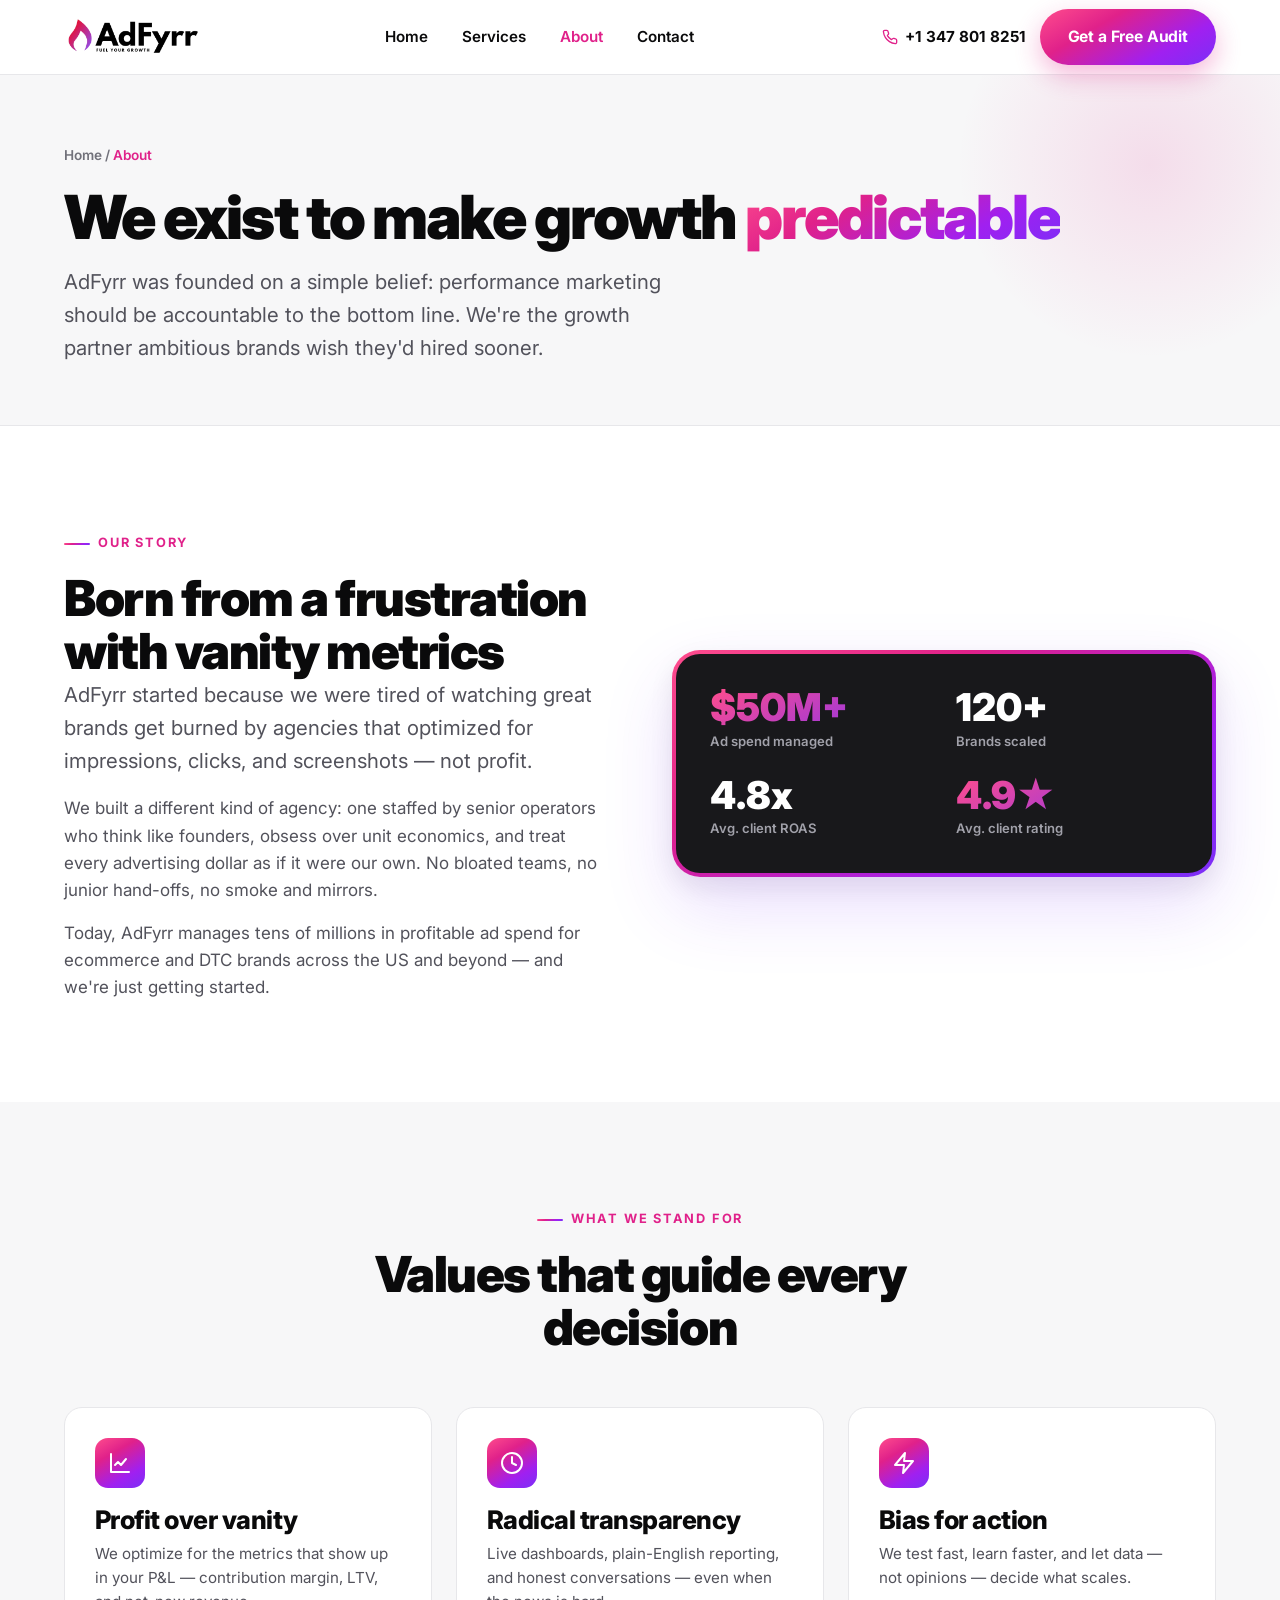
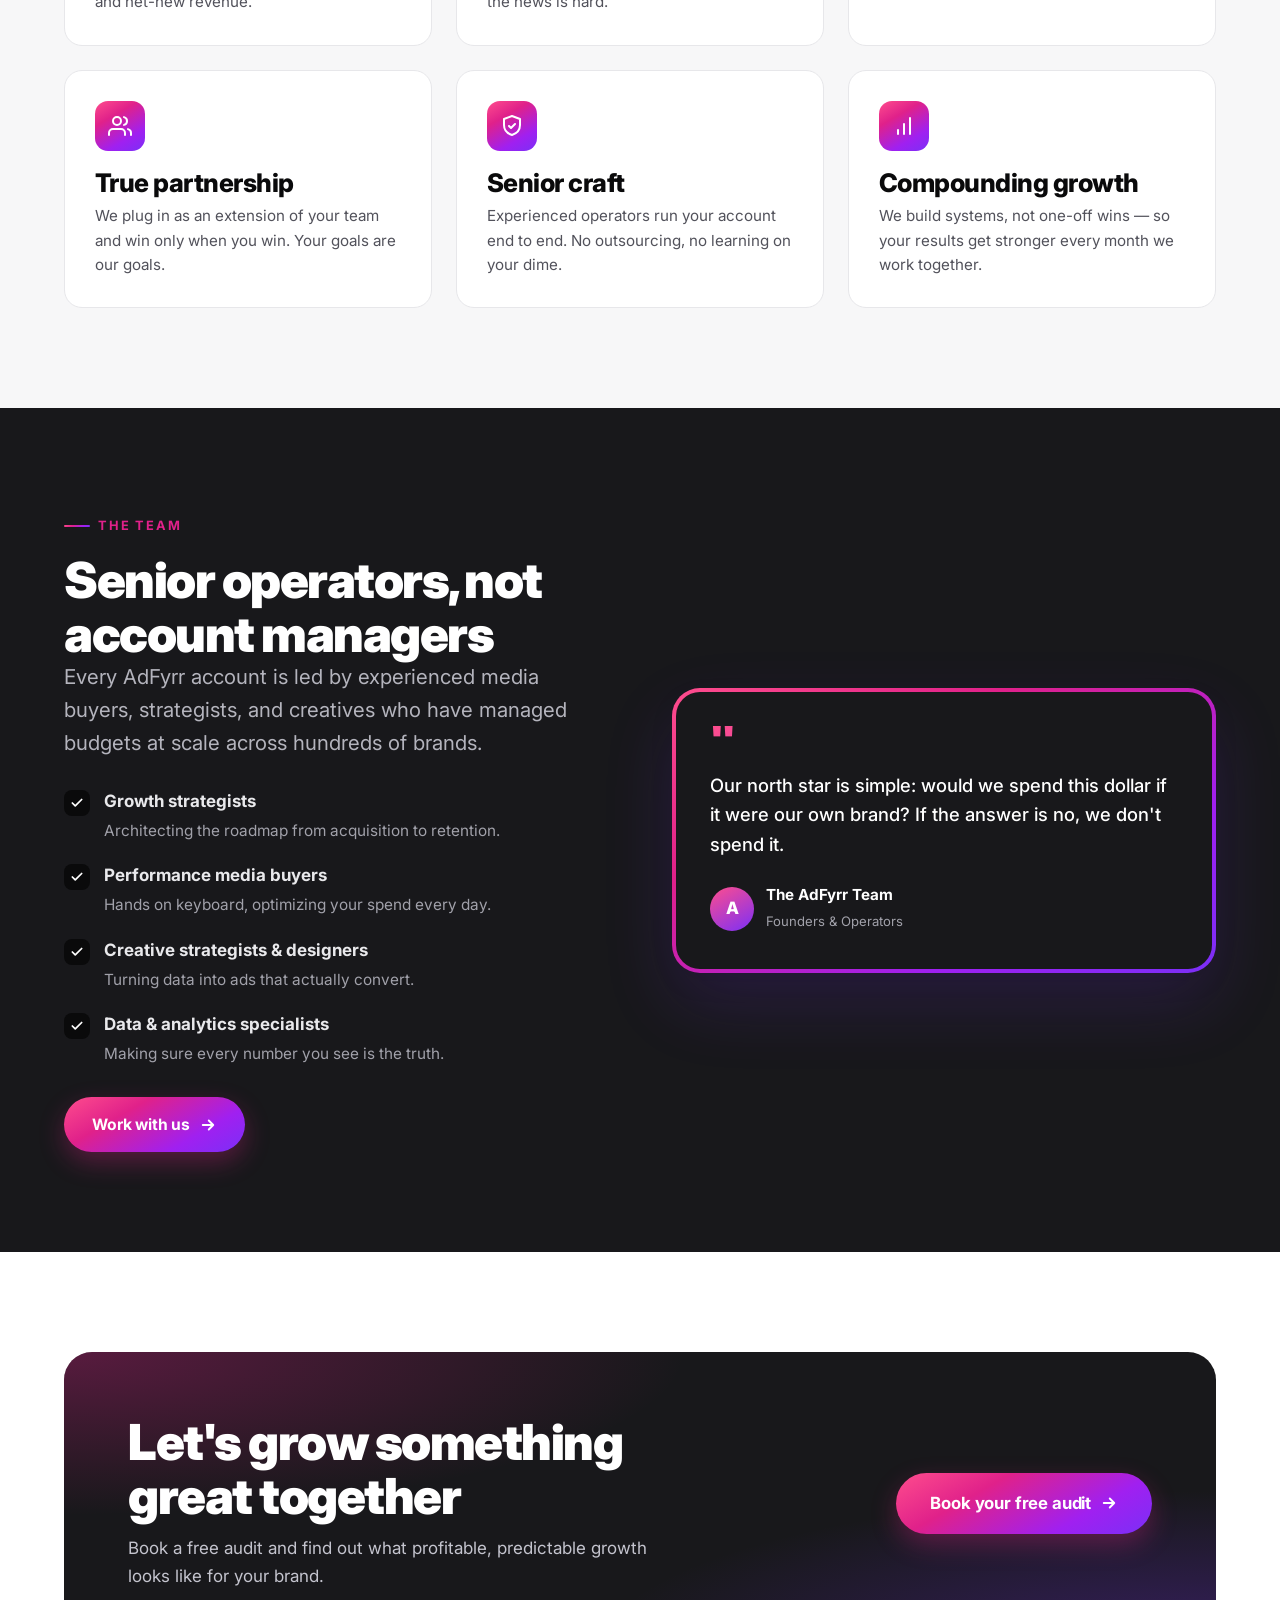
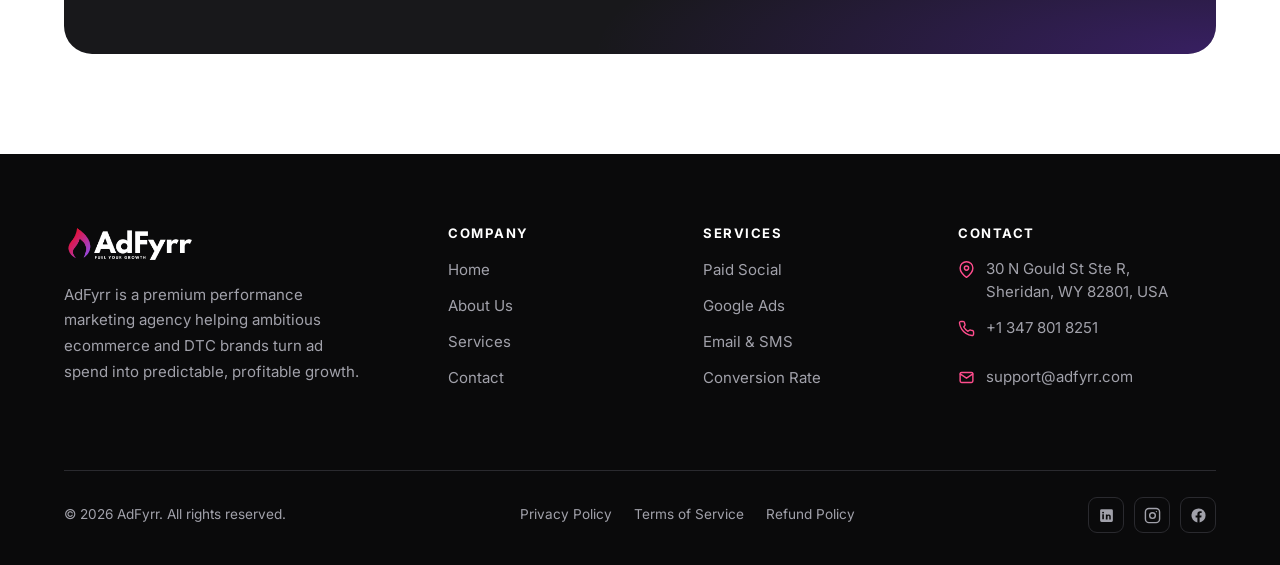
==== commit 70bc742e: "Use official brand logo (black/white PNG) in header and footer Co-Authored-By: Claude Fable 5 <norep" ====
--- a/about.html
+++ b/about.html
@@ -18,13 +18,7 @@
 <header class="nav">
   <div class="container nav-inner">
     <a href="index.html" class="nav-logo" aria-label="AdFyrr home">
-      <svg viewBox="0 0 232 56" role="img" aria-label="AdFyrr — Fuel Your Growth">
-        <defs><linearGradient id="lf1" x1="0" y1="0" x2="1" y2="1"><stop offset="0" stop-color="#FF4D8D"/><stop offset=".4" stop-color="#E0218A"/><stop offset=".75" stop-color="#A020F0"/><stop offset="1" stop-color="#7B2FF7"/></linearGradient></defs>
-        <path d="M26 6 C 21 18 12 22 12 34 C 12 45 18 52 26 54 C 34 52 40 45 40 34 C 40 26 35 21 32 16 C 31 22 28 21 29 13 C 29 10 28 8 26 6 Z" fill="url(#lf1)"/>
-        <path d="M26 27 C 23 32 21 35 21 41 C 21 47 24 51 27 53 C 31 50 33 46 32 41 C 31 37 29 35 28 32 C 27 35 25 34 26 27 Z" fill="#fff" opacity=".34"/>
-        <text x="54" y="38" font-family="Inter, sans-serif" font-weight="900" font-size="38" letter-spacing="-1.5" fill="currentColor">AdFyrr</text>
-        <text x="56" y="51" font-family="Inter, sans-serif" font-weight="700" font-size="8.5" letter-spacing="2.8" fill="currentColor">FUEL YOUR GROWTH</text>
-      </svg>
+      <img src="assets/logo-black.png" alt="AdFyrr — Fuel Your Growth" />
     </a>
     <nav class="nav-links" aria-label="Primary">
       <a href="index.html">Home</a>
@@ -133,13 +127,7 @@
     <div class="footer-grid">
       <div class="footer-about">
         <div class="footer-logo">
-          <svg viewBox="0 0 232 56" style="height:32px" role="img" aria-label="AdFyrr">
-            <defs><linearGradient id="lf2" x1="0" y1="0" x2="1" y2="1"><stop offset="0" stop-color="#FF4D8D"/><stop offset=".4" stop-color="#E0218A"/><stop offset=".75" stop-color="#A020F0"/><stop offset="1" stop-color="#7B2FF7"/></linearGradient></defs>
-            <path d="M26 6 C 21 18 12 22 12 34 C 12 45 18 52 26 54 C 34 52 40 45 40 34 C 40 26 35 21 32 16 C 31 22 28 21 29 13 C 29 10 28 8 26 6 Z" fill="url(#lf2)"/>
-            <path d="M26 27 C 23 32 21 35 21 41 C 21 47 24 51 27 53 C 31 50 33 46 32 41 C 31 37 29 35 28 32 C 27 35 25 34 26 27 Z" fill="#fff" opacity=".34"/>
-            <text x="54" y="38" font-family="Inter, sans-serif" font-weight="900" font-size="38" letter-spacing="-1.5" fill="#fff">AdFyrr</text>
-            <text x="56" y="51" font-family="Inter, sans-serif" font-weight="700" font-size="8.5" letter-spacing="2.8" fill="#fff">FUEL YOUR GROWTH</text>
-          </svg>
+          <img src="assets/logo-white.png" alt="AdFyrr" />
         </div>
         <p>AdFyrr is a premium performance marketing agency helping ambitious ecommerce and DTC brands turn ad spend into predictable, profitable growth.</p>
       </div>
--- a/css/styles.css
+++ b/css/styles.css
@@ -123,7 +123,7 @@
 }
 .nav-inner { display: flex; align-items: center; justify-content: space-between; height: 74px; }
 .nav-logo { display: flex; align-items: center; }
-.nav-logo svg { height: 34px; width: auto; }
+.nav-logo svg, .nav-logo img { height: 40px; width: auto; }
 .nav-links { display: flex; align-items: center; gap: 34px; }
 .nav-links a {
   font-weight: 600; font-size: .95rem; color: var(--ink); position: relative;
@@ -306,7 +306,7 @@
 /* ---------- Footer ---------- */
 .footer { background: var(--ink); color: #A1A1AA; padding: 72px 0 32px; }
 .footer-grid { display: grid; grid-template-columns: 1.6fr 1fr 1fr 1.2fr; gap: 40px; }
-.footer-logo svg { height: 32px; margin-bottom: 18px; }
+.footer-logo svg, .footer-logo img { height: 38px; margin-bottom: 18px; }
 .footer-about p { font-size: .94rem; max-width: 300px; line-height: 1.7; }
 .footer h4 { color: #fff; font-size: .82rem; letter-spacing: .12em; text-transform: uppercase; margin-bottom: 18px; font-weight: 700; }
 .footer-col a { display: block; font-size: .94rem; margin-bottom: 12px; transition: color .2s; }
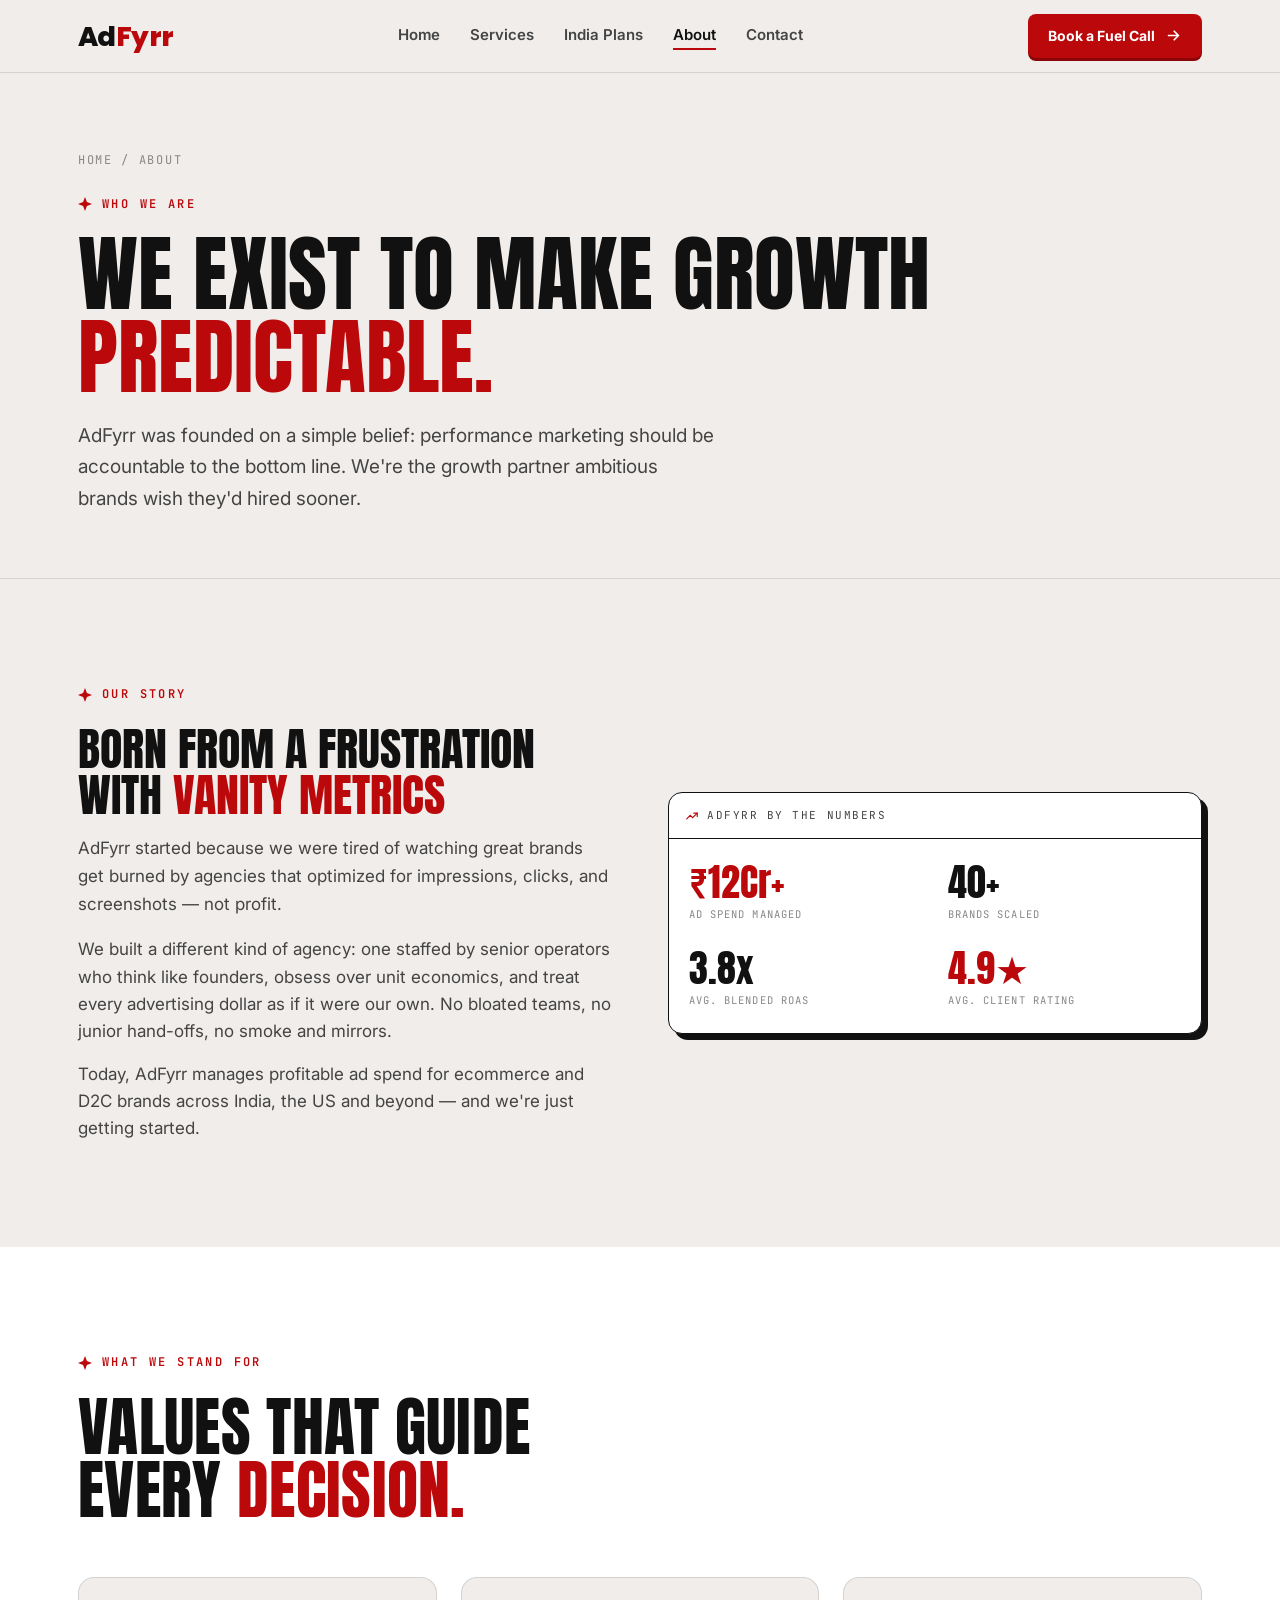
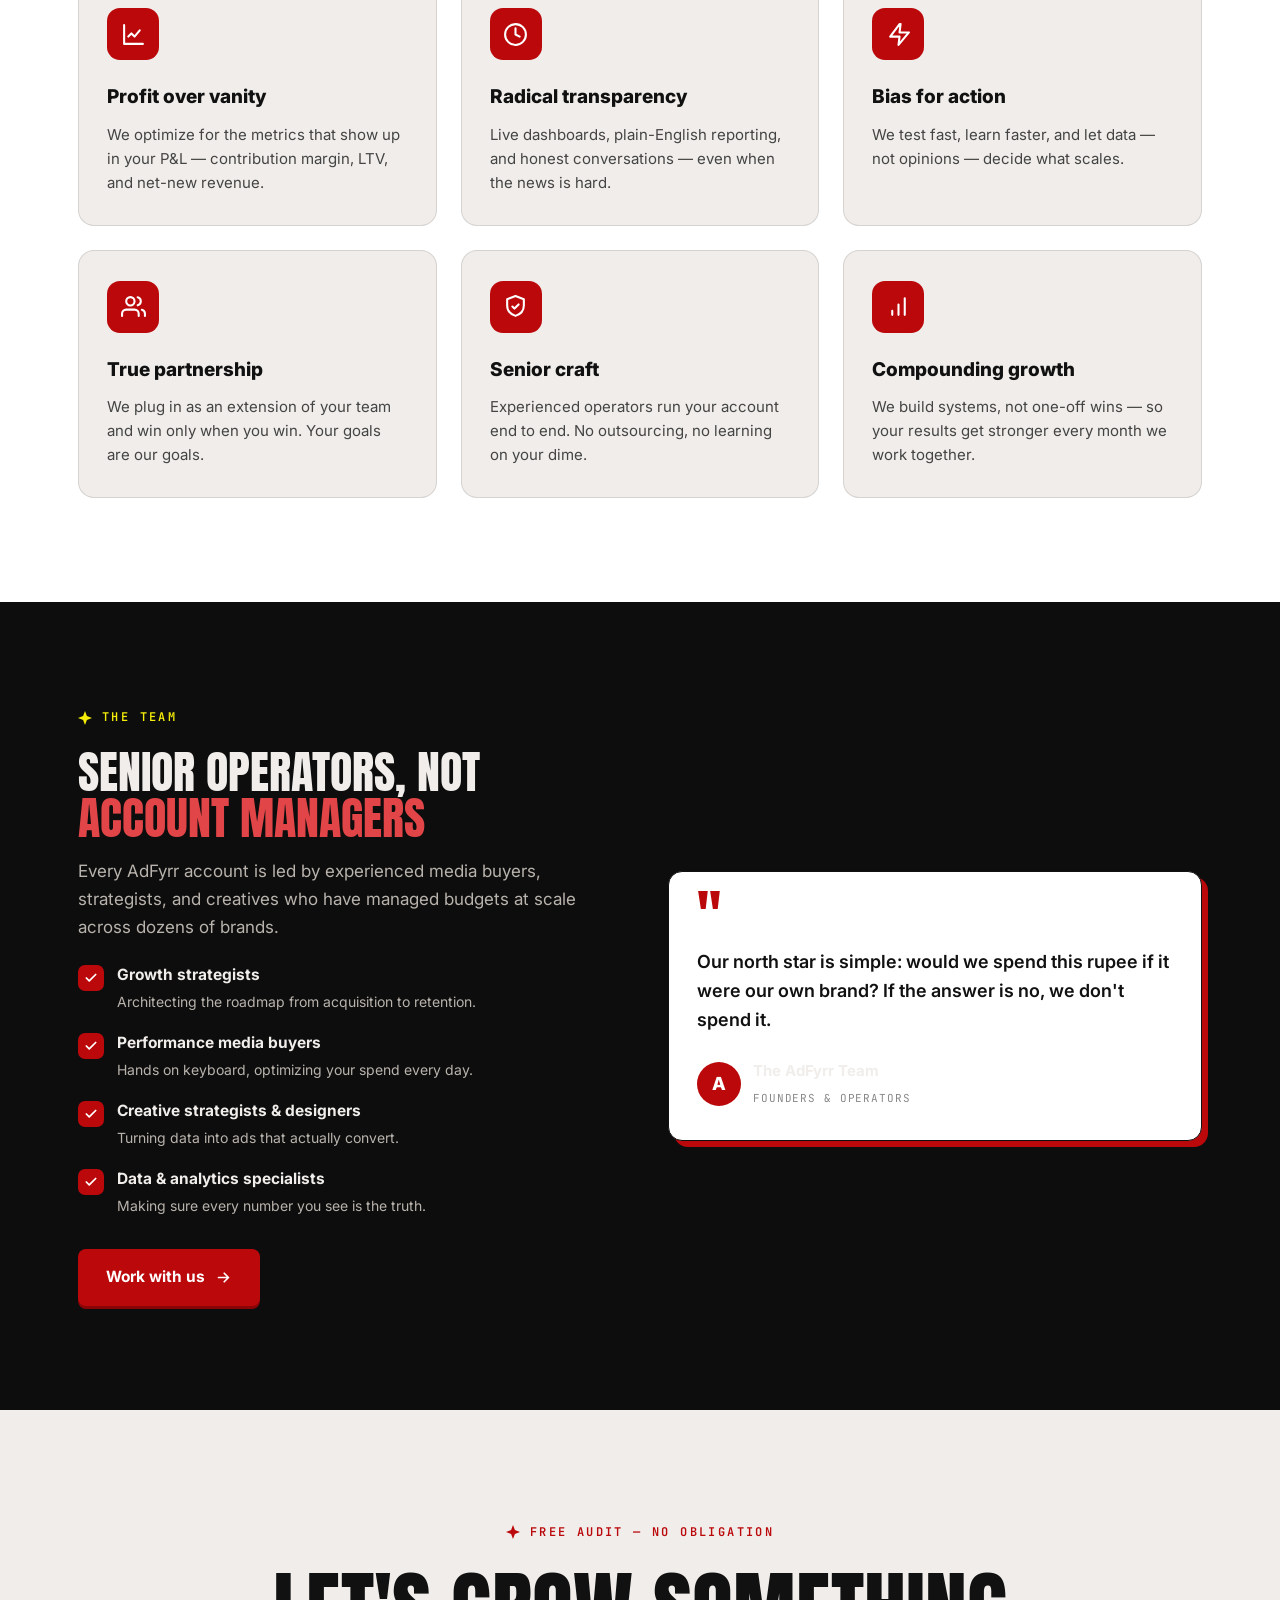
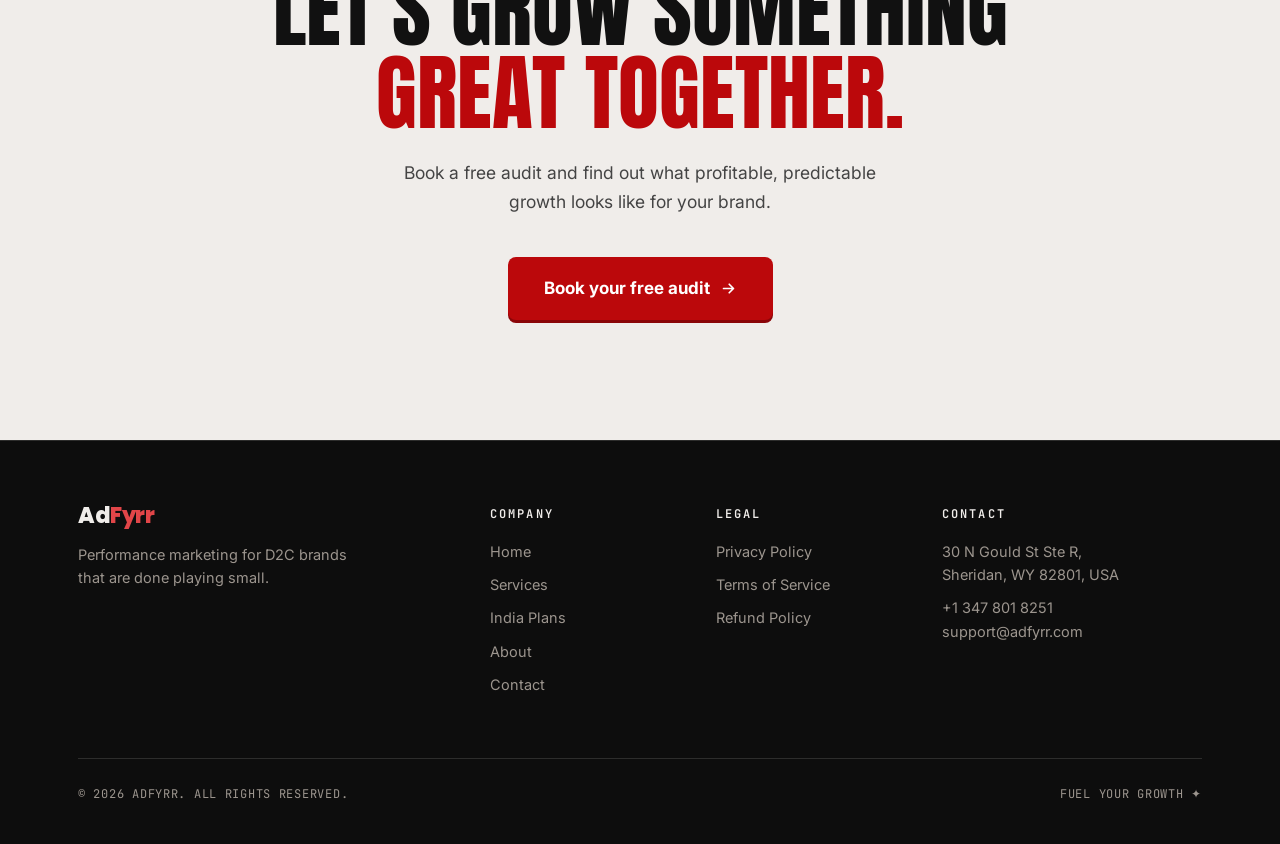
==== commit 4b5ed0bd: "Redesign all inner pages in V2 flat style; conclude site revamp - New shared design system: css/v2.c" ====
--- a/about.html
+++ b/about.html
@@ -4,155 +4,156 @@
 <meta charset="UTF-8" />
 <meta name="viewport" content="width=device-width, initial-scale=1.0" />
 <title>About Us — A Performance Marketing Agency Built for Growth | AdFyrr</title>
-<meta name="description" content="AdFyrr is a premium performance marketing agency on a mission to make profitable growth predictable for ecommerce and DTC brands. Meet our values, story, and team." />
+<meta name="description" content="AdFyrr is a performance marketing agency on a mission to make profitable growth predictable for ecommerce and DTC brands. Meet our values, story, and team." />
 <link rel="canonical" href="https://adfyrr.com/about.html" />
 <link rel="preconnect" href="https://fonts.googleapis.com" />
 <link rel="preconnect" href="https://fonts.gstatic.com" crossorigin />
-<link href="https://fonts.googleapis.com/css2?family=Inter:wght@400;500;600;700;800;900&display=swap" rel="stylesheet" />
-<link rel="stylesheet" href="css/styles.css" />
+<link href="https://fonts.googleapis.com/css2?family=Anton&family=Inter:wght@400;500;600;700;800;900&family=JetBrains+Mono:wght@400;600;700&family=Poppins:wght@700;800&display=swap" rel="stylesheet" />
+<link rel="stylesheet" href="css/v2.css" />
 <link rel="icon" href="assets/favicon.svg" type="image/svg+xml" />
 </head>
 <body>
 
 <!-- NAV -->
-<header class="nav">
-  <div class="container nav-inner">
-    <a href="index.html" class="nav-logo" aria-label="AdFyrr home">
-      <img src="assets/logo-black.png" alt="AdFyrr — Fuel Your Growth" />
-    </a>
-    <nav class="nav-links" aria-label="Primary">
+<nav class="sitenav">
+  <div class="wrap nav-in">
+    <a class="logo" href="index.html"><span class="word">Ad<b>Fyrr</b></span></a>
+    <div class="nav-links">
       <a href="index.html">Home</a>
       <a href="services.html">Services</a>
+      <a href="india.html">India Plans</a>
       <a href="about.html" class="active">About</a>
       <a href="contact.html">Contact</a>
-    </nav>
-    <div class="nav-cta">
-      <a href="tel:+13478018251" class="nav-phone"><svg viewBox="0 0 24 24" fill="none" stroke="currentColor" stroke-width="2" stroke-linecap="round" stroke-linejoin="round"><path d="M22 16.92v3a2 2 0 0 1-2.18 2 19.79 19.79 0 0 1-8.63-3.07 19.5 19.5 0 0 1-6-6 19.79 19.79 0 0 1-3.07-8.67A2 2 0 0 1 4.11 2h3a2 2 0 0 1 2 1.72c.13.81.36 1.6.7 2.34a2 2 0 0 1-.45 2.11L8.09 9.91a16 16 0 0 0 6 6l1.74-1.27a2 2 0 0 1 2.11-.45c.74.34 1.53.57 2.34.7A2 2 0 0 1 22 16.92z"/></svg>+1 347 801 8251</a>
-      <a href="contact.html" class="btn btn-primary">Get a Free Audit</a>
     </div>
-    <button class="nav-toggle" aria-label="Toggle menu"><span></span><span></span><span></span></button>
+    <a class="btn btn-red nav-cta" href="contact.html">Book a Fuel Call <svg viewBox="0 0 24 24" fill="none" stroke="currentColor" stroke-width="2.4" stroke-linecap="round" stroke-linejoin="round"><path d="M5 12h14M13 6l6 6-6 6"/></svg></a>
+  </div>
+</nav>
+
+<!-- PAGE HERO -->
+<header class="page-hero">
+  <div class="wrap">
+    <div class="crumbs"><a href="index.html">Home</a> / <span>About</span></div>
+    <span class="eyebrow"><svg viewBox="0 0 14 14" fill="#BB080B"><path d="M7 0l1.9 5.1L14 7 8.9 8.9 7 14 5.1 8.9 0 7l5.1-1.9z"/></svg> Who we are</span>
+    <h1>We exist to make growth<br><span class="em">predictable.</span></h1>
+    <p class="lead">AdFyrr was founded on a simple belief: performance marketing should be accountable to the bottom line. We're the growth partner ambitious brands wish they'd hired sooner.</p>
   </div>
 </header>
 
-<!-- PAGE HERO -->
-<section class="page-hero">
-  <div class="container">
-    <div class="crumbs"><a href="index.html">Home</a> / <span>About</span></div>
-    <h1>We exist to make growth <span class="gradient-text">predictable</span></h1>
-    <p class="lead">AdFyrr was founded on a simple belief: performance marketing should be accountable to the bottom line. We're the growth partner ambitious brands wish they'd hired sooner.</p>
-  </div>
-</section>
-
 <!-- STORY -->
-<section class="section">
-  <div class="container">
+<section class="sec">
+  <div class="wrap">
     <div class="split">
-      <div class="reveal">
-        <span class="eyebrow">Our story</span>
-        <h2>Born from a frustration with vanity metrics</h2>
+      <div class="rv">
+        <span class="eyebrow"><svg viewBox="0 0 14 14" fill="#BB080B"><path d="M7 0l1.9 5.1L14 7 8.9 8.9 7 14 5.1 8.9 0 7l5.1-1.9z"/></svg> Our story</span>
+        <h2>Born from a frustration with <span class="em">vanity metrics</span></h2>
         <p class="lead" style="margin-bottom:18px">AdFyrr started because we were tired of watching great brands get burned by agencies that optimized for impressions, clicks, and screenshots — not profit.</p>
-        <p style="color:var(--slate);margin-bottom:16px">We built a different kind of agency: one staffed by senior operators who think like founders, obsess over unit economics, and treat every advertising dollar as if it were our own. No bloated teams, no junior hand-offs, no smoke and mirrors.</p>
-        <p style="color:var(--slate)">Today, AdFyrr manages tens of millions in profitable ad spend for ecommerce and DTC brands across the US and beyond — and we're just getting started.</p>
+        <p style="color:var(--mid);margin-bottom:16px">We built a different kind of agency: one staffed by senior operators who think like founders, obsess over unit economics, and treat every advertising dollar as if it were our own. No bloated teams, no junior hand-offs, no smoke and mirrors.</p>
+        <p style="color:var(--mid)">Today, AdFyrr manages profitable ad spend for ecommerce and D2C brands across India, the US and beyond — and we're just getting started.</p>
       </div>
-      <div class="split-visual reveal"><div class="split-visual-inner">
-        <div style="display:grid;grid-template-columns:1fr 1fr;gap:24px">
-          <div><div style="background:linear-gradient(150deg,#FF4D8D,#7B2FF7);-webkit-background-clip:text;background-clip:text;color:transparent;font-weight:900;font-size:2.4rem;line-height:1">$50M+</div><div style="color:#A1A1AA;font-size:.82rem;font-weight:600;margin-top:4px">Ad spend managed</div></div>
-          <div><div style="color:#fff;font-weight:900;font-size:2.4rem;line-height:1">120+</div><div style="color:#A1A1AA;font-size:.82rem;font-weight:600;margin-top:4px">Brands scaled</div></div>
-          <div><div style="color:#fff;font-weight:900;font-size:2.4rem;line-height:1">4.8x</div><div style="color:#A1A1AA;font-size:.82rem;font-weight:600;margin-top:4px">Avg. client ROAS</div></div>
-          <div><div style="background:linear-gradient(150deg,#FF4D8D,#7B2FF7);-webkit-background-clip:text;background-clip:text;color:transparent;font-weight:900;font-size:2.4rem;line-height:1">4.9★</div><div style="color:#A1A1AA;font-size:.82rem;font-weight:600;margin-top:4px">Avg. client rating</div></div>
+      <div class="rv rv-d1">
+        <div class="vcard">
+          <div class="vhead"><svg viewBox="0 0 24 24" fill="none" stroke="#BB080B" stroke-width="2" stroke-linecap="round"><path d="M3 17 9 11l4 4 8-8"/><path d="M15 7h6v6"/></svg> AdFyrr by the numbers</div>
+          <div class="vstat-grid" style="gap:26px;padding:24px 20px">
+            <div class="vstat"><div class="n red num-mono" style="font-size:38px">₹12Cr+</div><div class="t">Ad spend managed</div></div>
+            <div class="vstat"><div class="n num-mono" style="font-size:38px">40+</div><div class="t">Brands scaled</div></div>
+            <div class="vstat"><div class="n num-mono" style="font-size:38px">3.8x</div><div class="t">Avg. blended ROAS</div></div>
+            <div class="vstat"><div class="n red num-mono" style="font-size:38px">4.9★</div><div class="t">Avg. client rating</div></div>
+          </div>
         </div>
-      </div></div>
+      </div>
     </div>
   </div>
 </section>
 
 <!-- VALUES -->
-<section class="section cloud">
-  <div class="container">
-    <div class="head-block center reveal">
-      <span class="eyebrow centered">What we stand for</span>
-      <h2>Values that guide every decision</h2>
+<section class="sec sec-white">
+  <div class="wrap">
+    <div class="sec-head">
+      <span class="eyebrow rv"><svg viewBox="0 0 14 14" fill="#BB080B"><path d="M7 0l1.9 5.1L14 7 8.9 8.9 7 14 5.1 8.9 0 7l5.1-1.9z"/></svg> What we stand for</span>
+      <h2 class="disp rv rv-d1">Values that guide<br>every <span class="em">decision.</span></h2>
     </div>
-    <div class="values">
-      <div class="value reveal"><div class="v-icon"><svg viewBox="0 0 24 24" fill="none" stroke="#fff" stroke-width="2" stroke-linecap="round" stroke-linejoin="round"><path d="M3 3v18h18"/><path d="m7 14 3-3 3 3 5-6"/></svg></div><h3>Profit over vanity</h3><p>We optimize for the metrics that show up in your P&amp;L — contribution margin, LTV, and net-new revenue.</p></div>
-      <div class="value reveal"><div class="v-icon"><svg viewBox="0 0 24 24" fill="none" stroke="#fff" stroke-width="2" stroke-linecap="round" stroke-linejoin="round"><circle cx="12" cy="12" r="10"/><path d="M12 6v6l4 2"/></svg></div><h3>Radical transparency</h3><p>Live dashboards, plain-English reporting, and honest conversations — even when the news is hard.</p></div>
-      <div class="value reveal"><div class="v-icon"><svg viewBox="0 0 24 24" fill="none" stroke="#fff" stroke-width="2" stroke-linecap="round" stroke-linejoin="round"><path d="M13 2 3 14h9l-1 8 10-12h-9l1-8z"/></svg></div><h3>Bias for action</h3><p>We test fast, learn faster, and let data — not opinions — decide what scales.</p></div>
-      <div class="value reveal"><div class="v-icon"><svg viewBox="0 0 24 24" fill="none" stroke="#fff" stroke-width="2" stroke-linecap="round" stroke-linejoin="round"><path d="M17 21v-2a4 4 0 0 0-4-4H5a4 4 0 0 0-4 4v2"/><circle cx="9" cy="7" r="4"/><path d="M23 21v-2a4 4 0 0 0-3-3.87M16 3.13a4 4 0 0 1 0 7.75"/></svg></div><h3>True partnership</h3><p>We plug in as an extension of your team and win only when you win. Your goals are our goals.</p></div>
-      <div class="value reveal"><div class="v-icon"><svg viewBox="0 0 24 24" fill="none" stroke="#fff" stroke-width="2" stroke-linecap="round" stroke-linejoin="round"><path d="M12 2 4 5v6c0 5 3.4 8.5 8 10 4.6-1.5 8-5 8-10V5l-8-3z"/><path d="m9 12 2 2 4-4"/></svg></div><h3>Senior craft</h3><p>Experienced operators run your account end to end. No outsourcing, no learning on your dime.</p></div>
-      <div class="value reveal"><div class="v-icon"><svg viewBox="0 0 24 24" fill="none" stroke="#fff" stroke-width="2" stroke-linecap="round" stroke-linejoin="round"><path d="M12 20V10M18 20V4M6 20v-4"/></svg></div><h3>Compounding growth</h3><p>We build systems, not one-off wins — so your results get stronger every month we work together.</p></div>
+    <div class="svc-grid">
+      <div class="svc rv"><div class="ic"><svg viewBox="0 0 24 24" fill="none" stroke="#fff" stroke-width="2" stroke-linecap="round" stroke-linejoin="round"><path d="M3 3v18h18"/><path d="m7 14 3-3 3 3 5-6"/></svg></div><h3>Profit over vanity</h3><p>We optimize for the metrics that show up in your P&amp;L — contribution margin, LTV, and net-new revenue.</p></div>
+      <div class="svc rv rv-d1"><div class="ic"><svg viewBox="0 0 24 24" fill="none" stroke="#fff" stroke-width="2" stroke-linecap="round" stroke-linejoin="round"><circle cx="12" cy="12" r="10"/><path d="M12 6v6l4 2"/></svg></div><h3>Radical transparency</h3><p>Live dashboards, plain-English reporting, and honest conversations — even when the news is hard.</p></div>
+      <div class="svc rv rv-d2"><div class="ic"><svg viewBox="0 0 24 24" fill="none" stroke="#fff" stroke-width="2" stroke-linecap="round" stroke-linejoin="round"><path d="M13 2 4 14h9l-1 8 10-12h-9l1-8z"/></svg></div><h3>Bias for action</h3><p>We test fast, learn faster, and let data — not opinions — decide what scales.</p></div>
+      <div class="svc rv"><div class="ic"><svg viewBox="0 0 24 24" fill="none" stroke="#fff" stroke-width="2" stroke-linecap="round" stroke-linejoin="round"><path d="M17 21v-2a4 4 0 0 0-4-4H5a4 4 0 0 0-4 4v2"/><circle cx="9" cy="7" r="4"/><path d="M23 21v-2a4 4 0 0 0-3-3.87M16 3.13a4 4 0 0 1 0 7.75"/></svg></div><h3>True partnership</h3><p>We plug in as an extension of your team and win only when you win. Your goals are our goals.</p></div>
+      <div class="svc rv rv-d1"><div class="ic"><svg viewBox="0 0 24 24" fill="none" stroke="#fff" stroke-width="2" stroke-linecap="round" stroke-linejoin="round"><path d="M12 2 4 5v6c0 5 3.4 8.5 8 10 4.6-1.5 8-5 8-10V5l-8-3z"/><path d="m9 12 2 2 4-4"/></svg></div><h3>Senior craft</h3><p>Experienced operators run your account end to end. No outsourcing, no learning on your dime.</p></div>
+      <div class="svc rv rv-d2"><div class="ic"><svg viewBox="0 0 24 24" fill="none" stroke="#fff" stroke-width="2" stroke-linecap="round" stroke-linejoin="round"><path d="M12 20V10M18 20V4M6 20v-4"/></svg></div><h3>Compounding growth</h3><p>We build systems, not one-off wins — so your results get stronger every month we work together.</p></div>
     </div>
   </div>
 </section>
 
-<!-- TEAM ETHOS / DARK -->
-<section class="section dark">
-  <div class="container">
+<!-- TEAM (dark) -->
+<section class="sec sec-dark">
+  <div class="wrap">
     <div class="split">
-      <div class="reveal">
-        <span class="eyebrow">The team</span>
-        <h2>Senior operators, not account managers</h2>
-        <p class="lead">Every AdFyrr account is led by experienced media buyers, strategists, and creatives who have managed budgets at scale across hundreds of brands.</p>
-        <ul class="split-list">
-          <li><span class="check"><svg viewBox="0 0 24 24" fill="none" stroke-width="3" stroke-linecap="round" stroke-linejoin="round"><path d="M20 6 9 17l-5-5"/></svg></span><div><b>Growth strategists</b><span>Architecting the roadmap from acquisition to retention.</span></div></li>
-          <li><span class="check"><svg viewBox="0 0 24 24" fill="none" stroke-width="3" stroke-linecap="round" stroke-linejoin="round"><path d="M20 6 9 17l-5-5"/></svg></span><div><b>Performance media buyers</b><span>Hands on keyboard, optimizing your spend every day.</span></div></li>
-          <li><span class="check"><svg viewBox="0 0 24 24" fill="none" stroke-width="3" stroke-linecap="round" stroke-linejoin="round"><path d="M20 6 9 17l-5-5"/></svg></span><div><b>Creative strategists &amp; designers</b><span>Turning data into ads that actually convert.</span></div></li>
-          <li><span class="check"><svg viewBox="0 0 24 24" fill="none" stroke-width="3" stroke-linecap="round" stroke-linejoin="round"><path d="M20 6 9 17l-5-5"/></svg></span><div><b>Data &amp; analytics specialists</b><span>Making sure every number you see is the truth.</span></div></li>
+      <div class="rv">
+        <span class="eyebrow" style="color:#F5ED07"><svg viewBox="0 0 14 14" fill="#F5ED07"><path d="M7 0l1.9 5.1L14 7 8.9 8.9 7 14 5.1 8.9 0 7l5.1-1.9z"/></svg> The team</span>
+        <h2 style="color:var(--cream)">Senior operators, not <span style="color:#E14548">account managers</span></h2>
+        <p class="lead" style="color:#B9B3AD">Every AdFyrr account is led by experienced media buyers, strategists, and creatives who have managed budgets at scale across dozens of brands.</p>
+        <ul class="split-list" style="--mid:#B9B3AD">
+          <li><span class="check"><svg viewBox="0 0 24 24" fill="none" stroke-width="3" stroke-linecap="round" stroke-linejoin="round"><path d="M20 6 9 17l-5-5"/></svg></span><div><b style="color:var(--cream)">Growth strategists</b><span style="color:#B9B3AD">Architecting the roadmap from acquisition to retention.</span></div></li>
+          <li><span class="check"><svg viewBox="0 0 24 24" fill="none" stroke-width="3" stroke-linecap="round" stroke-linejoin="round"><path d="M20 6 9 17l-5-5"/></svg></span><div><b style="color:var(--cream)">Performance media buyers</b><span style="color:#B9B3AD">Hands on keyboard, optimizing your spend every day.</span></div></li>
+          <li><span class="check"><svg viewBox="0 0 24 24" fill="none" stroke-width="3" stroke-linecap="round" stroke-linejoin="round"><path d="M20 6 9 17l-5-5"/></svg></span><div><b style="color:var(--cream)">Creative strategists &amp; designers</b><span style="color:#B9B3AD">Turning data into ads that actually convert.</span></div></li>
+          <li><span class="check"><svg viewBox="0 0 24 24" fill="none" stroke-width="3" stroke-linecap="round" stroke-linejoin="round"><path d="M20 6 9 17l-5-5"/></svg></span><div><b style="color:var(--cream)">Data &amp; analytics specialists</b><span style="color:#B9B3AD">Making sure every number you see is the truth.</span></div></li>
         </ul>
-        <a href="contact.html" class="btn btn-primary" style="margin-top:30px">Work with us <svg viewBox="0 0 24 24" fill="none" stroke="currentColor" stroke-width="2.5" stroke-linecap="round" stroke-linejoin="round"><path d="M5 12h14M13 6l6 6-6 6"/></svg></a>
+        <a class="btn btn-red" style="margin-top:30px" href="contact.html">Work with us <svg viewBox="0 0 24 24" fill="none" stroke="currentColor" stroke-width="2.4" stroke-linecap="round" stroke-linejoin="round"><path d="M5 12h14M13 6l6 6-6 6"/></svg></a>
       </div>
-      <div class="reveal">
-        <div class="split-visual"><div class="split-visual-inner">
-          <div class="mark" style="font-size:3rem;line-height:.6;font-weight:900;background:linear-gradient(150deg,#FF4D8D,#7B2FF7);-webkit-background-clip:text;background-clip:text;color:transparent">"</div>
-          <p style="color:#fff;font-size:1.15rem;font-weight:500;margin:16px 0 24px;line-height:1.6">Our north star is simple: would we spend this dollar if it were our own brand? If the answer is no, we don't spend it.</p>
-          <div style="display:flex;align-items:center;gap:12px"><div style="width:44px;height:44px;border-radius:50%;background:linear-gradient(150deg,#FF4D8D,#7B2FF7);display:grid;place-items:center;color:#fff;font-weight:800">A</div><div><b style="color:#fff;display:block;font-size:.95rem">The AdFyrr Team</b><small style="color:#A1A1AA;font-size:.82rem">Founders &amp; Operators</small></div></div>
-        </div></div>
+      <div class="rv rv-d1">
+        <div class="vcard" style="box-shadow:6px 6px 0 var(--red)">
+          <div class="vpad" style="padding:30px 28px">
+            <div style="font-family:var(--disp);font-size:56px;line-height:.5;color:var(--red)">"</div>
+            <p style="color:var(--ink);font-size:18px;font-weight:600;margin:18px 0 24px;line-height:1.6">Our north star is simple: would we spend this rupee if it were our own brand? If the answer is no, we don't spend it.</p>
+            <div style="display:flex;align-items:center;gap:12px">
+              <div style="width:44px;height:44px;border-radius:50%;background:var(--red);display:flex;align-items:center;justify-content:center;color:#fff;font-weight:800;font-size:18px">A</div>
+              <div><b style="display:block;font-size:15px">The AdFyrr Team</b><small style="color:var(--lt);font-family:var(--mono);font-size:11px;letter-spacing:.08em">FOUNDERS &amp; OPERATORS</small></div>
+            </div>
+          </div>
+        </div>
       </div>
     </div>
   </div>
 </section>
 
-<!-- CTA -->
-<section class="section">
-  <div class="container">
-    <div class="cta-band reveal"><div class="cta-inner">
-      <div><h2>Let's grow something great together</h2><p>Book a free audit and find out what profitable, predictable growth looks like for your brand.</p></div>
-      <a href="contact.html" class="btn btn-primary" style="font-size:1.05rem;padding:17px 34px">Book your free audit <svg viewBox="0 0 24 24" fill="none" stroke="currentColor" stroke-width="2.5" stroke-linecap="round" stroke-linejoin="round"><path d="M5 12h14M13 6l6 6-6 6"/></svg></a>
-    </div></div>
+<!-- FINAL CTA -->
+<section class="sec-white final" style="background:var(--cream)">
+  <div class="wrap">
+    <span class="eyebrow rv"><svg viewBox="0 0 14 14" fill="#BB080B"><path d="M7 0l1.9 5.1L14 7 8.9 8.9 7 14 5.1 8.9 0 7l5.1-1.9z"/></svg> Free audit — no obligation</span>
+    <h2 class="rv rv-d1" style="color:var(--ink)">Let's grow something<br><span class="em">great together.</span></h2>
+    <p class="sec-sub rv rv-d2" style="max-width:480px;margin-left:auto;margin-right:auto">Book a free audit and find out what profitable, predictable growth looks like for your brand.</p>
+    <a class="btn btn-red rv rv-d3" style="font-size:17px;padding:18px 36px" href="contact.html">Book your free audit <svg viewBox="0 0 24 24" fill="none" stroke="currentColor" stroke-width="2.4" stroke-linecap="round" stroke-linejoin="round"><path d="M5 12h14M13 6l6 6-6 6"/></svg></a>
   </div>
 </section>
 
 <!-- FOOTER -->
-<footer class="footer">
-  <div class="container">
-    <div class="footer-grid">
-      <div class="footer-about">
-        <div class="footer-logo">
-          <img src="assets/logo-white.png" alt="AdFyrr" />
-        </div>
-        <p>AdFyrr is a premium performance marketing agency helping ambitious ecommerce and DTC brands turn ad spend into predictable, profitable growth.</p>
+<footer class="sitefooter">
+  <div class="wrap">
+    <div class="foot-grid">
+      <div>
+        <a class="logo" href="index.html"><span class="word" style="font-size:22px;color:#F0EDEA">Ad<b style="color:#E14548">Fyrr</b></span></a>
+        <p style="max-width:280px;margin-top:14px">Performance marketing for D2C brands that are done playing small.</p>
       </div>
-      <div class="footer-col"><h4>Company</h4><a href="index.html">Home</a><a href="about.html">About Us</a><a href="services.html">Services</a><a href="contact.html">Contact</a></div>
-      <div class="footer-col"><h4>Services</h4><a href="services.html">Paid Social</a><a href="services.html">Google Ads</a><a href="services.html">Email &amp; SMS</a><a href="services.html">Conversion Rate</a></div>
-      <div class="footer-col"><h4>Contact</h4>
-        <ul class="footer-contact">
-          <li><svg viewBox="0 0 24 24" fill="none" stroke="currentColor" stroke-width="2" stroke-linecap="round" stroke-linejoin="round"><path d="M21 10c0 7-9 13-9 13s-9-6-9-13a9 9 0 0 1 18 0z"/><circle cx="12" cy="10" r="3"/></svg><span>30 N Gould St Ste R,<br/>Sheridan, WY 82801, USA</span></li>
-          <li><svg viewBox="0 0 24 24" fill="none" stroke="currentColor" stroke-width="2" stroke-linecap="round" stroke-linejoin="round"><path d="M22 16.92v3a2 2 0 0 1-2.18 2 19.79 19.79 0 0 1-8.63-3.07 19.5 19.5 0 0 1-6-6 19.79 19.79 0 0 1-3.07-8.67A2 2 0 0 1 4.11 2h3a2 2 0 0 1 2 1.72c.13.81.36 1.6.7 2.34a2 2 0 0 1-.45 2.11L8.09 9.91a16 16 0 0 0 6 6l1.74-1.27a2 2 0 0 1 2.11-.45c.74.34 1.53.57 2.34.7A2 2 0 0 1 22 16.92z"/></svg><a href="tel:+13478018251">+1 347 801 8251</a></li>
-          <li><svg viewBox="0 0 24 24" fill="none" stroke="currentColor" stroke-width="2" stroke-linecap="round" stroke-linejoin="round"><rect x="3" y="5" width="18" height="14" rx="2"/><path d="m3 7 9 6 9-6"/></svg><a href="mailto:support@adfyrr.com">support@adfyrr.com</a></li>
-        </ul>
+      <div>
+        <h4>Company</h4>
+        <a href="index.html">Home</a><a href="services.html">Services</a><a href="india.html">India Plans</a><a href="about.html">About</a><a href="contact.html">Contact</a>
+      </div>
+      <div>
+        <h4>Legal</h4>
+        <a href="privacy-policy.html">Privacy Policy</a><a href="terms.html">Terms of Service</a><a href="refund-policy.html">Refund Policy</a>
+      </div>
+      <div>
+        <h4>Contact</h4>
+        <p>30 N Gould St Ste R,<br>Sheridan, WY 82801, USA</p>
+        <p style="margin-top:10px"><a href="tel:+13478018251" style="display:inline">+1 347 801 8251</a><br><a href="mailto:support@adfyrr.com" style="display:inline">support@adfyrr.com</a></p>
       </div>
     </div>
-    <div class="footer-bottom">
-      <div>© <span data-year>2026</span> AdFyrr. All rights reserved.</div>
-      <div class="legal-links"><a href="privacy-policy.html">Privacy Policy</a><a href="terms.html">Terms of Service</a><a href="refund-policy.html">Refund Policy</a></div>
-      <div class="footer-socials">
-        <a href="#" aria-label="LinkedIn"><svg viewBox="0 0 24 24" fill="currentColor"><path d="M19 3a2 2 0 0 1 2 2v14a2 2 0 0 1-2 2H5a2 2 0 0 1-2-2V5a2 2 0 0 1 2-2h14zM8.34 17.34v-7H6v7h2.34zM7.17 9.3a1.36 1.36 0 1 0 0-2.72 1.36 1.36 0 0 0 0 2.72zM18 17.34v-3.84c0-2.05-1.1-3-2.56-3-1.18 0-1.71.65-2 1.11v-.95H11.1c.03.66 0 7 0 7h2.34v-3.91c0-.21.01-.42.08-.57.18-.42.56-.86 1.21-.86.86 0 1.2.65 1.2 1.6v3.74H18z"/></svg></a>
-        <a href="#" aria-label="Instagram"><svg viewBox="0 0 24 24" fill="none" stroke="currentColor" stroke-width="2"><rect x="2" y="2" width="20" height="20" rx="5"/><circle cx="12" cy="12" r="4"/><circle cx="17.5" cy="6.5" r="1" fill="currentColor" stroke="none"/></svg></a>
-        <a href="#" aria-label="Facebook"><svg viewBox="0 0 24 24" fill="currentColor"><path d="M22 12a10 10 0 1 0-11.56 9.88v-6.99H7.9V12h2.54V9.8c0-2.5 1.49-3.89 3.78-3.89 1.09 0 2.24.2 2.24.2v2.46h-1.26c-1.24 0-1.63.77-1.63 1.56V12h2.78l-.44 2.89h-2.34v6.99A10 10 0 0 0 22 12z"/></svg></a>
-      </div>
+    <div class="foot-bottom">
+      <span>© <span data-year>2026</span> ADFYRR. ALL RIGHTS RESERVED.</span>
+      <span>FUEL YOUR GROWTH ✦</span>
     </div>
   </div>
 </footer>
 
-<script src="js/main.js"></script>
+<script src="js/v2.js"></script>
 </body>
 </html>
--- a/css/v2.css
+++ b/css/v2.css
@@ -0,0 +1,255 @@
+/* ============================================================
+   AdFyrr V2 design system — flat red/cream (shipped 2026-07-10)
+   Tokens and components shared by all inner pages.
+   ============================================================ */
+:root{
+  --cream:#F0EDEA; --cream2:#E8E5E0; --white:#FFFFFF;
+  --ink:#111111; --black:#0D0D0D; --mid:#444444; --lt:#888888;
+  --red:#BB080B; --red-dk:#8A0508; --red-lt:#E14548; --red-pale:#FBEAEA;
+  --yellow:#F5ED07;
+  --line:rgba(17,17,17,.12);
+  --disp:'Anton','Arial Narrow',sans-serif;
+  --body:'Inter',-apple-system,BlinkMacSystemFont,'Segoe UI',Arial,sans-serif;
+  --mono:'JetBrains Mono',ui-monospace,Menlo,Consolas,monospace;
+  --ease:cubic-bezier(0.22,1,0.36,1);
+}
+*{box-sizing:border-box}
+html,body{margin:0;padding:0}
+body{background:var(--cream);color:var(--ink);font-family:var(--body);font-size:17px;line-height:1.6;-webkit-font-smoothing:antialiased;overflow-x:hidden}
+h1,h2,h3{margin:0;text-wrap:balance}
+p{margin:0}
+a{color:inherit;text-decoration:none}
+svg{display:block}
+.wrap{max-width:1180px;margin:0 auto;padding:0 28px}
+
+/* ---------- type ---------- */
+.disp{font-family:var(--disp);font-weight:400;text-transform:uppercase;letter-spacing:.005em;line-height:.98}
+.em{color:var(--red);font-style:normal}
+.hl{position:relative;white-space:nowrap}
+.hl i{position:relative;z-index:1;font-style:inherit}
+.hl::before{content:'';position:absolute;left:-.08em;right:-.08em;top:.5em;bottom:.02em;background:var(--yellow);z-index:0;transform:skewX(-6deg)}
+.eyebrow{font-family:var(--mono);font-size:12px;font-weight:600;letter-spacing:.2em;text-transform:uppercase;color:var(--red);display:inline-flex;align-items:center;gap:10px}
+.eyebrow svg{width:14px;height:14px}
+.num-mono{font-variant-numeric:tabular-nums}
+
+/* ---------- buttons ---------- */
+.btn{display:inline-flex;align-items:center;gap:10px;font-weight:700;font-size:15.5px;padding:16px 28px;border-radius:8px;white-space:nowrap;transition:transform .2s var(--ease),box-shadow .2s var(--ease),background .2s;cursor:pointer;font-family:var(--body)}
+.btn svg{width:17px;height:17px;transition:transform .2s var(--ease)}
+.btn:hover svg{transform:translateX(4px)}
+.btn-red{background:var(--red);color:#fff;box-shadow:0 3px 0 var(--red-dk);border:none}
+.btn-red:hover{transform:translateY(-2px);box-shadow:0 5px 0 var(--red-dk)}
+.btn-red:active{transform:translateY(1px);box-shadow:0 1px 0 var(--red-dk)}
+.btn-ink{border:1.5px solid var(--ink);color:var(--ink);background:transparent}
+.btn-ink:hover{background:var(--ink);color:var(--cream)}
+.btn-yellow{background:var(--yellow);color:var(--ink);box-shadow:0 3px 0 #C9C400;border:none}
+.btn-yellow:hover{transform:translateY(-2px);box-shadow:0 5px 0 #C9C400}
+
+/* ---------- ticker ---------- */
+.ticker{background:var(--red);color:#fff;overflow:hidden;padding:9px 0;font-family:var(--mono);font-size:12px;letter-spacing:.16em;text-transform:uppercase}
+.ticker-track{display:flex;gap:0;width:max-content;animation:slide 26s linear infinite}
+.ticker span{display:inline-flex;align-items:center;gap:26px;padding-right:26px;white-space:nowrap}
+.ticker svg{width:11px;height:11px;flex:none}
+@keyframes slide{to{transform:translateX(-50%)}}
+
+/* ---------- nav ---------- */
+nav.sitenav{position:sticky;top:0;z-index:50;background:rgba(240,237,234,.88);backdrop-filter:blur(12px);-webkit-backdrop-filter:blur(12px);border-bottom:1px solid var(--line)}
+.nav-in{display:flex;align-items:center;justify-content:space-between;height:72px}
+.logo{display:flex;align-items:center;gap:9px}
+.logo .word{font-family:'Poppins',var(--body);font-weight:800;font-size:27px;letter-spacing:-.02em;color:var(--ink);line-height:1}
+.logo .word b{color:var(--red);font-weight:800}
+.nav-links{display:flex;gap:30px;font-size:15px;font-weight:600;color:var(--mid)}
+.nav-links a{position:relative;padding-bottom:3px}
+.nav-links a::after{content:'';position:absolute;left:0;bottom:0;width:0;height:2px;background:var(--red);transition:width .25s var(--ease)}
+.nav-links a:hover::after,.nav-links a.active::after{width:100%}
+.nav-links a.active{color:var(--ink)}
+.nav-cta{padding:11px 20px;font-size:14px}
+@media(max-width:900px){.nav-links{display:none}}
+
+/* ---------- reveal ---------- */
+.rv{opacity:0;transform:translateY(26px);transition:opacity .7s var(--ease),transform .7s var(--ease)}
+.rv.in{opacity:1;transform:none}
+.rv-d1{transition-delay:.08s}.rv-d2{transition-delay:.16s}.rv-d3{transition-delay:.24s}.rv-d4{transition-delay:.32s}
+@media(prefers-reduced-motion:reduce){
+  .rv{opacity:1;transform:none;transition:none}
+  .ticker-track,.marquee-track{animation:none}
+  .btn,.btn svg{transition:none}
+}
+
+/* ---------- sections ---------- */
+.sec{padding:104px 0}
+.sec-sm{padding:80px 0}
+.sec-head{max-width:780px;margin-bottom:56px}
+.sec-head h2{font-size:clamp(38px,5.4vw,64px);margin:18px 0 18px}
+.sec-sub{font-size:17.5px;color:var(--mid);max-width:560px;line-height:1.65}
+.sec-white{background:var(--white)}
+.sec-dark{background:var(--black);color:var(--cream)}
+.sec-dark .sec-sub{color:#B9B3AD}
+.sec-dark .sec-head h2{color:var(--cream)}
+
+/* ---------- inner page hero ---------- */
+.page-hero{padding:78px 0 64px;border-bottom:1px solid var(--line)}
+.page-hero .crumbs{font-family:var(--mono);font-size:12px;letter-spacing:.14em;text-transform:uppercase;color:var(--lt);margin-bottom:22px}
+.page-hero .crumbs a:hover{color:var(--red)}
+.page-hero h1{font-family:var(--disp);font-weight:400;text-transform:uppercase;line-height:.98;font-size:clamp(44px,6.6vw,84px);margin:14px 0 22px}
+.page-hero .lead{font-size:19px;color:var(--mid);max-width:640px;line-height:1.65}
+
+/* ---------- split layout ---------- */
+.split{display:grid;grid-template-columns:1fr 1fr;gap:56px;align-items:center}
+@media(max-width:900px){.split{grid-template-columns:1fr}.split > div{order:0 !important}}
+.split h2{font-family:var(--disp);font-weight:400;text-transform:uppercase;line-height:1;font-size:clamp(30px,3.8vw,46px);margin:16px 0 16px}
+.split .lead{font-size:17px;color:var(--mid);line-height:1.65;margin-bottom:22px}
+.split-list{list-style:none;margin:0;padding:0;display:flex;flex-direction:column;gap:16px}
+.split-list li{display:flex;gap:13px;align-items:flex-start}
+.split-list .check{flex:none;width:26px;height:26px;border-radius:7px;background:var(--red);display:flex;align-items:center;justify-content:center;margin-top:2px}
+.split-list .check svg{width:14px;height:14px;stroke:#fff}
+.split-list b{display:block;font-size:15.5px}
+.split-list span:not(.check){color:var(--mid);font-size:14px;line-height:1.5}
+
+/* flat visual card (dashboard-style) */
+.vcard{background:var(--white);border:1.5px solid var(--ink);border-radius:14px;box-shadow:6px 6px 0 var(--ink);overflow:hidden}
+.vcard .vhead{display:flex;align-items:center;gap:8px;padding:14px 16px;border-bottom:1.5px solid var(--ink);font-family:var(--mono);font-size:11px;letter-spacing:.14em;text-transform:uppercase;color:var(--mid)}
+.vcard .vhead svg{width:14px;height:14px}
+.vcard .vbig{font-family:var(--disp);font-size:46px;color:var(--red);line-height:1;padding:18px 16px 4px}
+.vcard .vlbl{font-family:var(--mono);font-size:11px;color:var(--lt);padding:0 16px 16px;letter-spacing:.12em;text-transform:uppercase}
+.vcard .vpad{padding:16px}
+.vstat-grid{display:grid;grid-template-columns:1fr 1fr;gap:18px;padding:16px}
+.vstat .n{font-family:var(--disp);font-size:30px;line-height:1;color:var(--ink)}
+.vstat .n.red{color:var(--red)}
+.vstat .t{font-family:var(--mono);font-size:10.5px;color:var(--lt);margin-top:5px;letter-spacing:.1em;text-transform:uppercase}
+.vbar{margin-bottom:14px}
+.vbar .vb-row{display:flex;justify-content:space-between;font-weight:700;font-size:14px;margin-bottom:6px}
+.vbar .vb-track{height:9px;background:var(--cream);border-radius:9px;border:1px solid var(--line)}
+.vbar .vb-fill{height:100%;border-radius:9px;background:var(--red)}
+
+/* ---------- service cards ---------- */
+.svc-grid{display:grid;grid-template-columns:repeat(3,1fr);gap:24px}
+@media(max-width:940px){.svc-grid{grid-template-columns:1fr 1fr}}
+@media(max-width:640px){.svc-grid{grid-template-columns:1fr}}
+.svc{background:var(--cream);border:1.5px solid var(--line);border-radius:16px;padding:30px 28px;transition:border-color .2s,transform .25s var(--ease),box-shadow .25s var(--ease)}
+.sec-white .svc{background:var(--cream)}
+.svc:hover{border-color:var(--ink);transform:translate(-3px,-3px);box-shadow:6px 6px 0 var(--red)}
+.svc .ic{width:52px;height:52px;border-radius:13px;background:var(--red);display:flex;align-items:center;justify-content:center;margin-bottom:22px}
+.svc .ic svg{width:25px;height:25px}
+.svc h3{font-size:19px;font-weight:800;margin-bottom:10px}
+.svc p{color:var(--mid);font-size:15px;line-height:1.6}
+
+/* ---------- process steps ---------- */
+.proc-grid{display:grid;grid-template-columns:repeat(4,1fr);gap:26px;position:relative}
+@media(max-width:880px){.proc-grid{grid-template-columns:1fr 1fr}}
+@media(max-width:560px){.proc-grid{grid-template-columns:1fr}}
+.step{background:var(--white);border:1.5px solid var(--ink);border-radius:16px;padding:28px 24px;position:relative}
+.step .sic{width:46px;height:46px;border-radius:50%;border:1.5px solid var(--ink);background:var(--yellow);display:flex;align-items:center;justify-content:center;margin-bottom:20px}
+.step .sic svg{width:22px;height:22px}
+.step .n{position:absolute;top:22px;right:22px;font-family:var(--disp);font-size:30px;color:var(--cream2)}
+.step h3{font-family:var(--disp);font-size:23px;text-transform:uppercase;margin-bottom:10px;letter-spacing:.015em;font-weight:400}
+.step p{color:var(--mid);font-size:14.5px;line-height:1.6}
+
+/* ---------- pricing ---------- */
+.price-grid{display:grid;grid-template-columns:repeat(3,1fr);gap:26px;align-items:stretch}
+@media(max-width:940px){.price-grid{grid-template-columns:1fr}}
+.plan{background:var(--white);border:1.5px solid var(--ink);border-radius:18px;padding:34px 30px;display:flex;flex-direction:column;position:relative;transition:transform .25s var(--ease),box-shadow .25s var(--ease)}
+.plan:hover{transform:translateY(-4px);box-shadow:0 14px 34px -14px rgba(17,17,17,.28)}
+.plan.feat{background:var(--ink);color:var(--cream);box-shadow:8px 8px 0 var(--red)}
+.plan.feat:hover{transform:translate(-2px,-6px);box-shadow:10px 10px 0 var(--red)}
+.sec-dark .plan{border-color:transparent}
+.sec-dark .plan.feat{border:1.5px solid var(--red-lt)}
+.plan .badge{position:absolute;top:-15px;left:30px;background:var(--yellow);color:var(--ink);font-family:var(--mono);font-size:11px;font-weight:700;letter-spacing:.12em;text-transform:uppercase;padding:7px 14px;border-radius:99px;border:1.5px solid var(--ink)}
+.plan .phead{display:flex;align-items:center;gap:12px;margin-bottom:6px}
+.plan .pic{width:40px;height:40px;border-radius:10px;background:var(--red-pale);display:flex;align-items:center;justify-content:center;flex:none}
+.plan.feat .pic{background:rgba(240,237,234,.12)}
+.plan .pic svg{width:20px;height:20px}
+.plan .name{font-family:var(--disp);font-size:23px;text-transform:uppercase;letter-spacing:.03em}
+.plan .psub{color:var(--mid);font-size:14px;margin-top:4px}
+.plan.feat .psub{color:#B9B3AD}
+.plan .amt{font-family:var(--disp);font-size:50px;margin:20px 0 2px;font-variant-numeric:tabular-nums}
+.plan .amt small{font-family:var(--mono);font-size:13px;font-weight:600;color:var(--lt)}
+.plan.feat .amt small{color:#9C958E}
+.plan .alt{font-family:var(--mono);font-size:12px;color:var(--red);font-weight:600;margin-bottom:6px;letter-spacing:.04em}
+.plan.feat .alt{color:var(--red-lt)}
+.plan .gst{font-family:var(--mono);font-size:11px;color:var(--lt);margin-bottom:8px}
+.plan.feat .gst{color:#9C958E}
+.plan .spend{display:inline-flex;align-items:center;gap:8px;font-size:13px;font-weight:600;color:var(--mid);background:var(--cream);border-radius:8px;padding:9px 13px;margin:14px 0 24px}
+.plan.feat .spend{background:rgba(240,237,234,.1);color:#CFC9C3}
+.plan .spend svg{width:15px;height:15px;flex:none}
+.plan ul{list-style:none;margin:0 0 30px;padding:0;display:flex;flex-direction:column;gap:13px;font-size:15px}
+.plan li{display:flex;gap:11px;align-items:flex-start;color:var(--mid)}
+.plan.feat li{color:#D8D3CD}
+.plan li svg{width:17px;height:17px;flex:none;margin-top:3px}
+.plan .btn{justify-content:center;margin-top:auto}
+.plan.feat .btn-ink{border-color:var(--cream);color:var(--cream)}
+.plan.feat .btn-ink:hover{background:var(--cream);color:var(--ink)}
+.pricing-note{text-align:center;color:var(--lt);font-size:13.5px;max-width:760px;margin:36px auto 0}
+.sec-dark .pricing-note{color:#9C958E}
+
+/* enterprise / custom band */
+.enterprise{margin-top:28px;border:1.5px dashed var(--red);border-radius:18px;padding:30px 32px;display:flex;align-items:center;justify-content:space-between;gap:24px;flex-wrap:wrap}
+.enterprise h3{font-family:var(--disp);font-size:24px;text-transform:uppercase;margin-bottom:6px;font-weight:400}
+.enterprise p{color:var(--mid);font-size:15px;max-width:560px}
+.sec-dark .enterprise p{color:#B9B3AD}
+.sec-dark .enterprise h3{color:var(--cream)}
+.fee-strip{display:flex;align-items:center;justify-content:center;gap:12px;flex-wrap:wrap;margin-top:44px;padding:20px 28px;border-radius:14px;background:var(--yellow);border:1.5px solid var(--ink);box-shadow:6px 6px 0 var(--ink);font-size:15px;color:#3A3A00;text-align:center}
+.fee-strip b{color:var(--ink)}
+.spend-badge{display:inline-flex;align-items:center;gap:8px;font-family:var(--mono);font-size:12px;font-weight:600;letter-spacing:.04em;padding:8px 14px;border-radius:99px;margin:14px 0 6px;background:var(--red-pale);color:var(--red-dk)}
+.plan.feat .spend-badge{background:rgba(240,237,234,.12);color:var(--cream)}
+
+/* ---------- faq ---------- */
+.faq-list{max-width:840px}
+.faq-list details{background:var(--white);border:1.5px solid var(--line);border-radius:14px;margin-bottom:14px;transition:border-color .2s}
+.faq-list details[open]{border-color:var(--ink)}
+.faq-list summary{cursor:pointer;list-style:none;display:flex;justify-content:space-between;align-items:center;gap:20px;padding:22px 26px;font-weight:700;font-size:17px}
+.faq-list summary::-webkit-details-marker{display:none}
+.faq-list summary .pm{flex:none;width:30px;height:30px;border-radius:50%;border:1.5px solid var(--ink);display:flex;align-items:center;justify-content:center;transition:transform .25s var(--ease),background .2s}
+.faq-list summary .pm svg{width:13px;height:13px}
+.faq-list details[open] .pm{transform:rotate(45deg);background:var(--red);border-color:var(--red)}
+.faq-list details[open] .pm svg path{stroke:#fff}
+.faq-list details .ans{padding:0 60px 24px 26px;color:var(--mid);font-size:15.5px;line-height:1.7;max-width:720px}
+
+/* ---------- final cta ---------- */
+.final{padding:110px 0 120px;text-align:center;position:relative;overflow:hidden}
+.final .sec-sub{margin:0 auto 40px}
+.final h2{font-family:var(--disp);font-weight:400;text-transform:uppercase;line-height:.98;font-size:clamp(44px,6.6vw,88px);margin:22px 0 24px;color:var(--cream)}
+
+/* ---------- contact ---------- */
+.contact-grid{display:grid;grid-template-columns:1fr 1.1fr;gap:48px;align-items:start}
+@media(max-width:900px){.contact-grid{grid-template-columns:1fr}}
+.info-card{display:flex;gap:16px;align-items:flex-start;background:var(--white);border:1.5px solid var(--line);border-radius:14px;padding:20px 22px;margin-bottom:16px;transition:border-color .2s}
+.info-card:hover{border-color:var(--ink)}
+.info-card .ic-icon{flex:none;width:44px;height:44px;border-radius:11px;background:var(--red);display:flex;align-items:center;justify-content:center}
+.info-card .ic-icon svg{width:21px;height:21px;stroke:#fff}
+.info-card b{display:block;font-size:15.5px;margin-bottom:3px}
+.info-card p{color:var(--mid);font-size:14.5px;line-height:1.55}
+.info-card a:hover{color:var(--red)}
+.map-embed{width:100%;height:260px;border:1.5px solid var(--ink);border-radius:14px;margin-top:8px;box-shadow:6px 6px 0 var(--ink)}
+.form-card{background:var(--white);border:1.5px solid var(--ink);border-radius:18px;padding:36px 32px;box-shadow:8px 8px 0 var(--red)}
+.form-card h2{font-family:var(--disp);font-weight:400;text-transform:uppercase;font-size:30px;margin-bottom:8px}
+.form-row{display:grid;grid-template-columns:1fr 1fr;gap:16px}
+@media(max-width:560px){.form-row{grid-template-columns:1fr}}
+.field{margin-bottom:16px}
+.field label{display:block;font-family:var(--mono);font-size:11.5px;font-weight:600;letter-spacing:.1em;text-transform:uppercase;color:var(--mid);margin-bottom:7px}
+.field input,.field select,.field textarea{width:100%;border:1.5px solid var(--line);border-radius:9px;background:var(--cream);padding:13px 14px;font-family:var(--body);font-size:15px;color:var(--ink);transition:border-color .2s}
+.field textarea{min-height:120px;resize:vertical}
+.field input:focus,.field select:focus,.field textarea:focus{outline:none;border-color:var(--red);background:#fff}
+.form-note{font-size:12.5px;color:var(--lt);margin-top:14px;line-height:1.55}
+.form-note a{color:var(--red);font-weight:600}
+.form-status{display:none;margin-top:16px;color:#2E7D32;font-weight:700;font-size:15px}
+
+/* ---------- legal prose ---------- */
+.legal{max-width:800px;background:var(--white);border:1.5px solid var(--line);border-radius:18px;padding:48px 46px}
+@media(max-width:640px){.legal{padding:30px 22px}}
+.legal .updated{font-family:var(--mono);font-size:12px;letter-spacing:.1em;text-transform:uppercase;color:var(--red);margin-bottom:26px}
+.legal h2{font-size:22px;font-weight:800;margin:34px 0 12px}
+.legal p{color:var(--mid);margin-bottom:14px;font-size:15.5px;line-height:1.7}
+.legal ul,.legal ol{color:var(--mid);font-size:15.5px;line-height:1.7;padding-left:22px;margin:0 0 14px}
+.legal li{margin-bottom:8px}
+.legal a{color:var(--red);font-weight:600}
+.legal strong{color:var(--ink)}
+
+/* ---------- footer ---------- */
+footer.sitefooter{background:var(--black);color:#9C958E;border-top:1px solid rgba(240,237,234,.14);padding:64px 0 40px;font-size:14.5px}
+.foot-grid{display:grid;grid-template-columns:2fr 1fr 1fr 1.4fr;gap:40px}
+@media(max-width:880px){.foot-grid{grid-template-columns:1fr 1fr}}
+@media(max-width:560px){.foot-grid{grid-template-columns:1fr}}
+.foot-grid h4{color:var(--cream);font-family:var(--mono);font-size:12px;letter-spacing:.18em;text-transform:uppercase;margin:0 0 16px;font-weight:600}
+.foot-grid a{display:block;margin-bottom:10px}
+.foot-grid a:hover{color:var(--cream)}
+.foot-bottom{display:flex;justify-content:space-between;gap:16px;flex-wrap:wrap;margin-top:52px;padding-top:26px;border-top:1px solid rgba(240,237,234,.14);font-family:var(--mono);font-size:12px;letter-spacing:.06em}
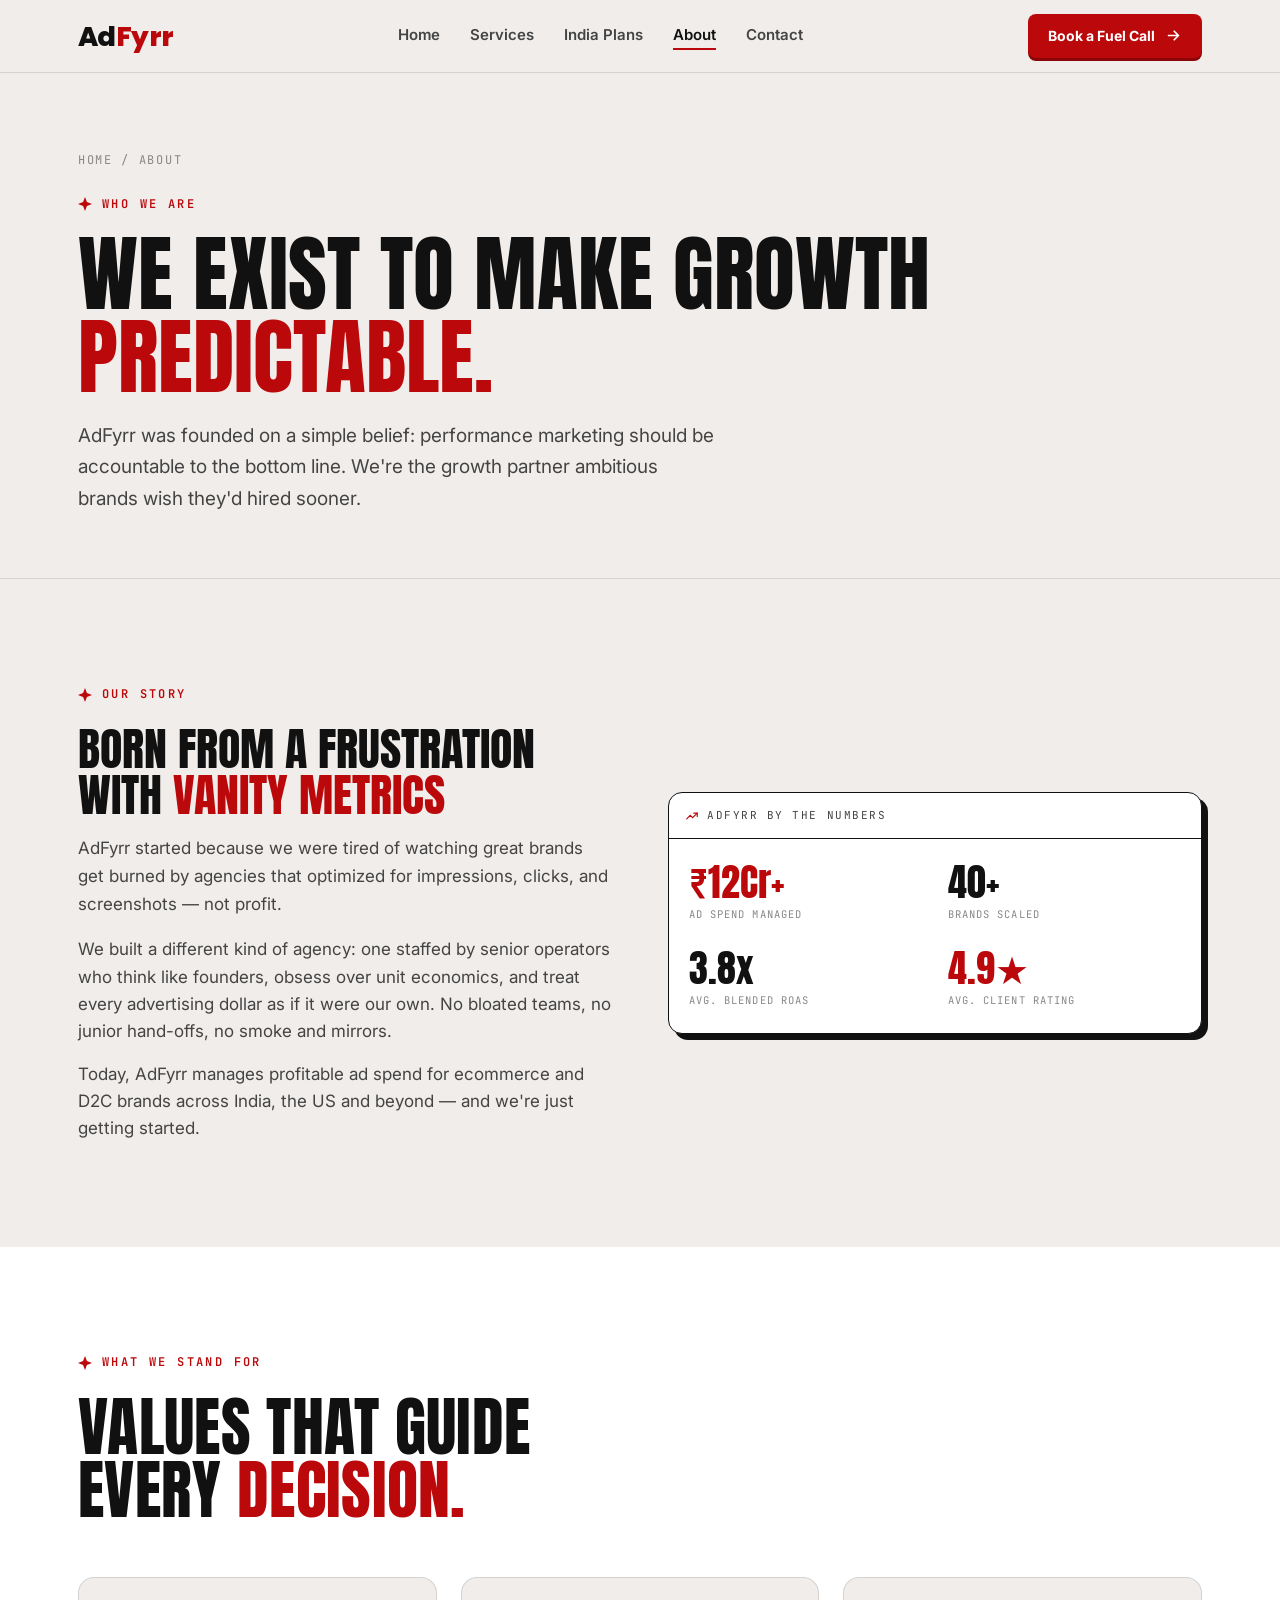
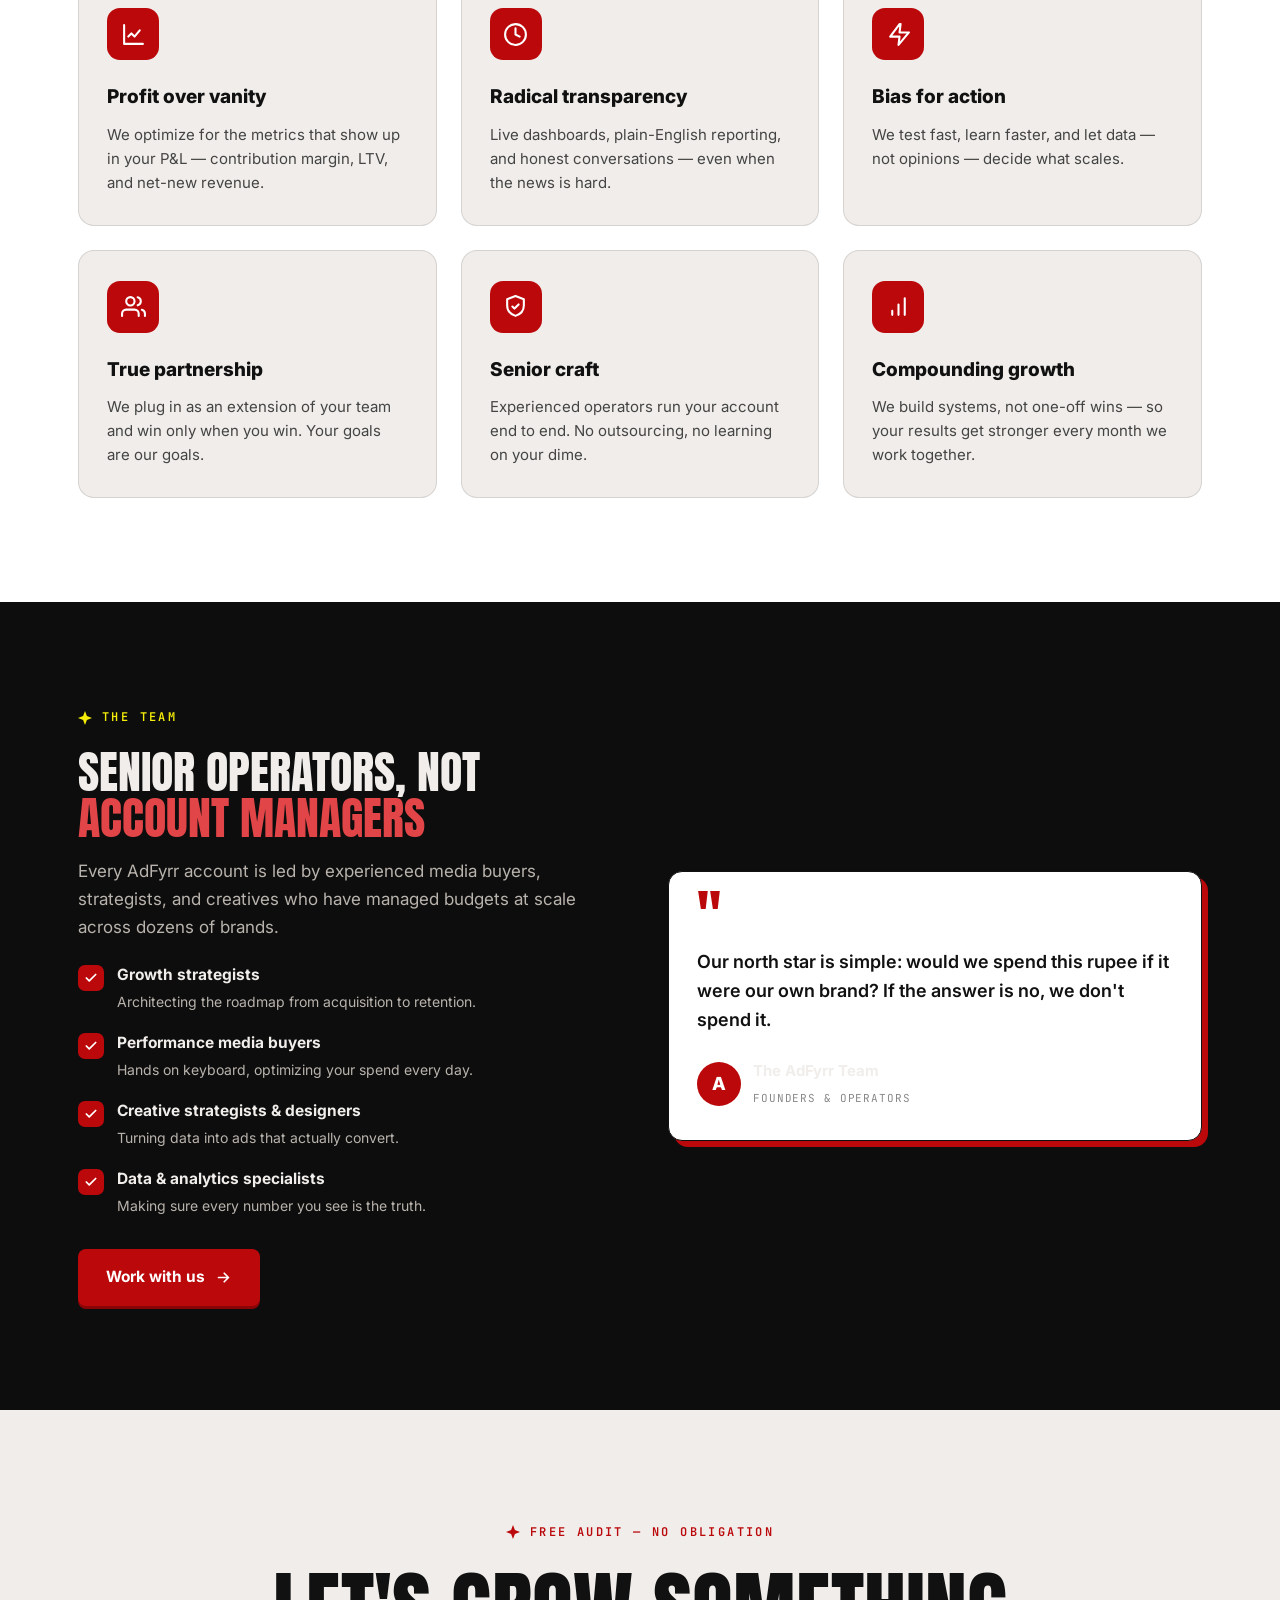
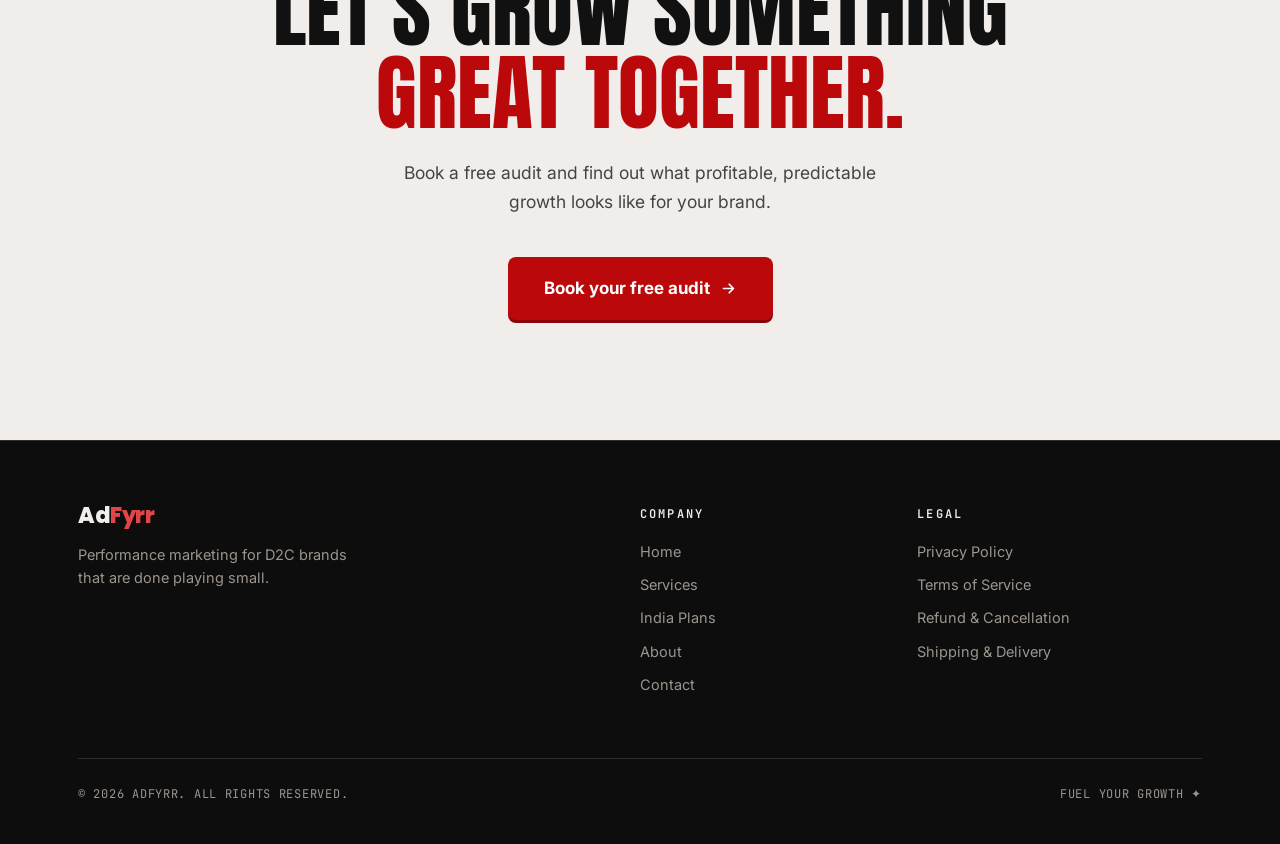
==== commit ee9e1bdb: "Apply pending site updates: India business details, legal pages, shipping policy These changes were " ====
--- a/about.html
+++ b/about.html
@@ -139,12 +139,7 @@
       </div>
       <div>
         <h4>Legal</h4>
-        <a href="privacy-policy.html">Privacy Policy</a><a href="terms.html">Terms of Service</a><a href="refund-policy.html">Refund Policy</a>
-      </div>
-      <div>
-        <h4>Contact</h4>
-        <p>30 N Gould St Ste R,<br>Sheridan, WY 82801, USA</p>
-        <p style="margin-top:10px"><a href="tel:+13478018251" style="display:inline">+1 347 801 8251</a><br><a href="mailto:support@adfyrr.com" style="display:inline">support@adfyrr.com</a></p>
+        <a href="privacy-policy.html">Privacy Policy</a><a href="terms.html">Terms of Service</a><a href="refund-policy.html">Refund &amp; Cancellation</a><a href="shipping-policy.html">Shipping &amp; Delivery</a>
       </div>
     </div>
     <div class="foot-bottom">
--- a/css/v2.css
+++ b/css/v2.css
@@ -246,10 +246,28 @@
 
 /* ---------- footer ---------- */
 footer.sitefooter{background:var(--black);color:#9C958E;border-top:1px solid rgba(240,237,234,.14);padding:64px 0 40px;font-size:14.5px}
-.foot-grid{display:grid;grid-template-columns:2fr 1fr 1fr 1.4fr;gap:40px}
+.foot-grid{display:grid;grid-template-columns:2.2fr 1fr 1.2fr;gap:40px}
 @media(max-width:880px){.foot-grid{grid-template-columns:1fr 1fr}}
 @media(max-width:560px){.foot-grid{grid-template-columns:1fr}}
 .foot-grid h4{color:var(--cream);font-family:var(--mono);font-size:12px;letter-spacing:.18em;text-transform:uppercase;margin:0 0 16px;font-weight:600}
 .foot-grid a{display:block;margin-bottom:10px}
 .foot-grid a:hover{color:var(--cream)}
 .foot-bottom{display:flex;justify-content:space-between;gap:16px;flex-wrap:wrap;margin-top:52px;padding-top:26px;border-top:1px solid rgba(240,237,234,.14);font-family:var(--mono);font-size:12px;letter-spacing:.06em}
+
+/* ---------- mobile spacing ---------- */
+@media(max-width:760px){
+  .sec{padding:60px 0}
+  .sec-sm{padding:48px 0}
+  .sec-head{margin-bottom:34px}
+  .sec-head h2{margin:14px 0 14px}
+  .page-hero{padding:52px 0 44px}
+  .final{padding:76px 0 84px}
+  footer.sitefooter{padding:48px 0 32px}
+  .foot-grid{gap:28px}
+  .svc-grid,.price-grid,.proc-grid{gap:18px}
+  .split{gap:34px}
+  .contact-grid{gap:30px}
+  .enterprise{padding:24px 22px}
+  .fee-strip{margin-top:32px}
+  .legal{padding:30px 22px}
+}
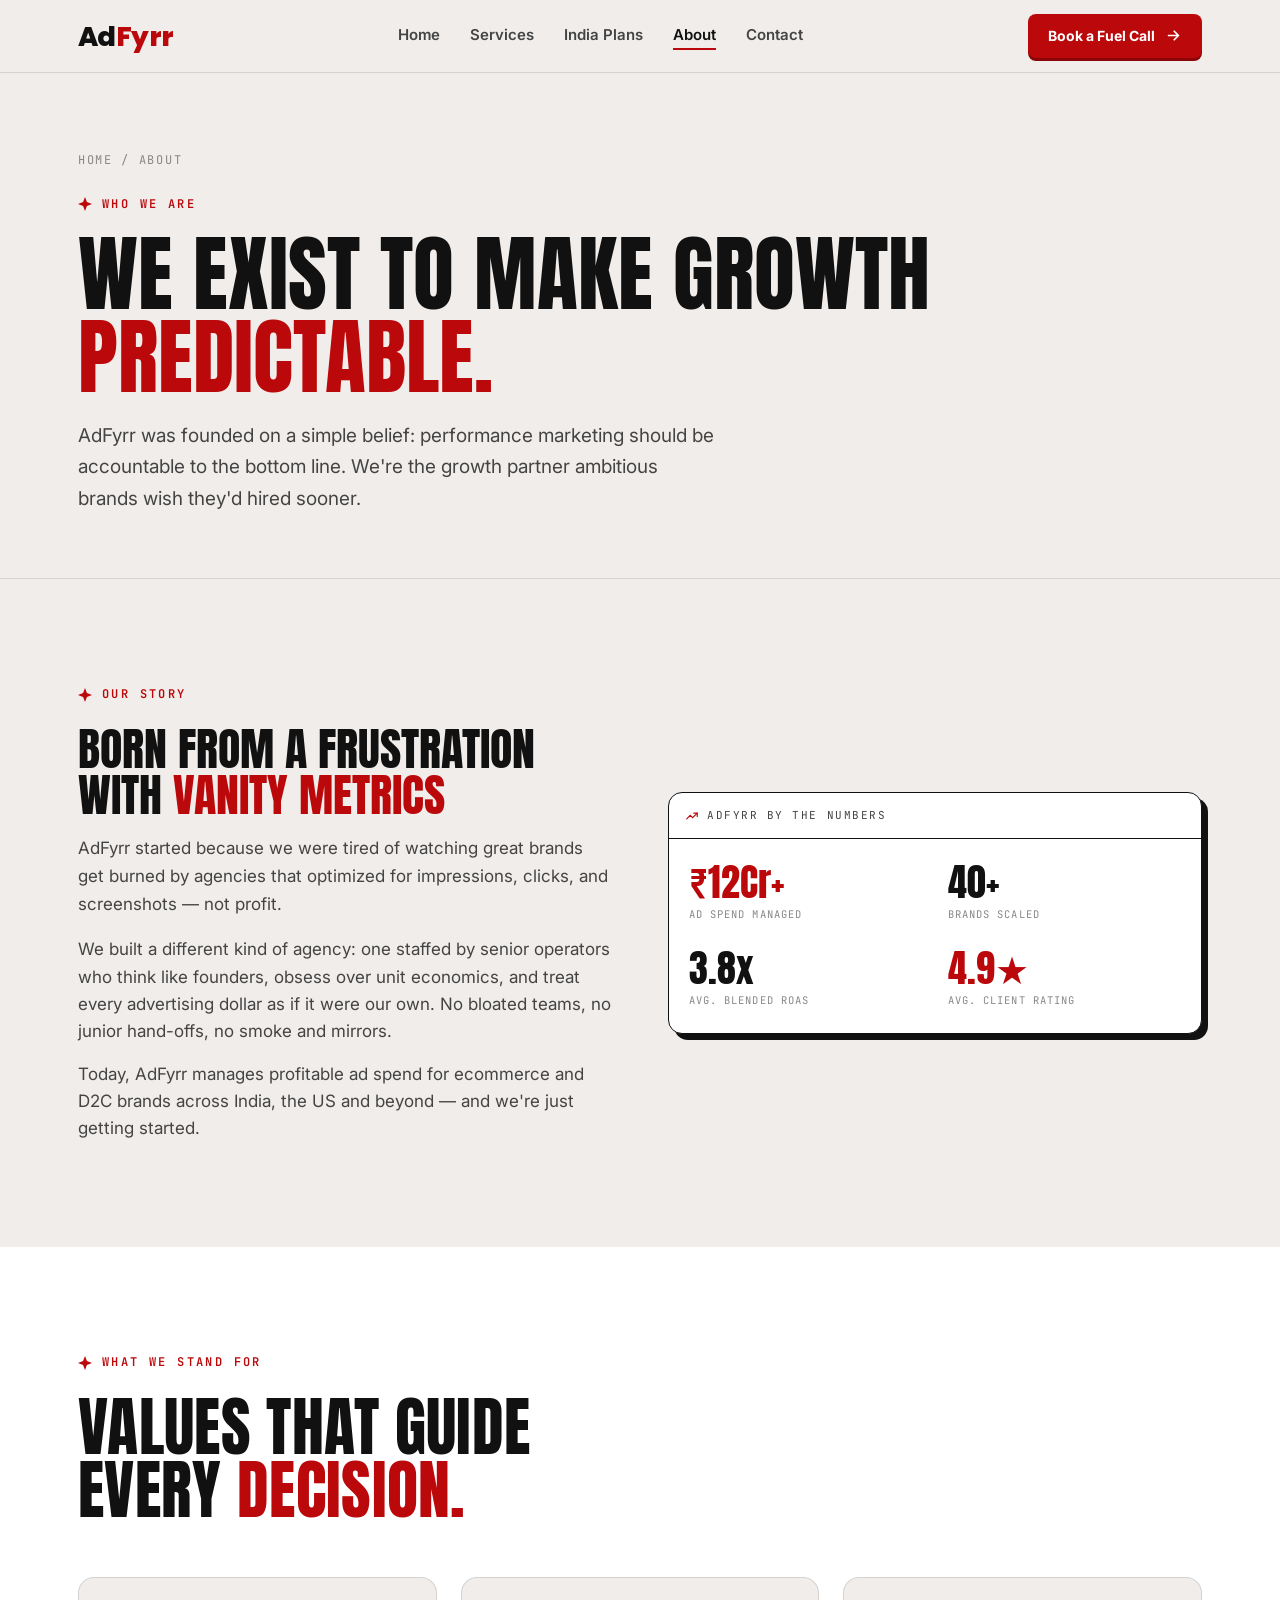
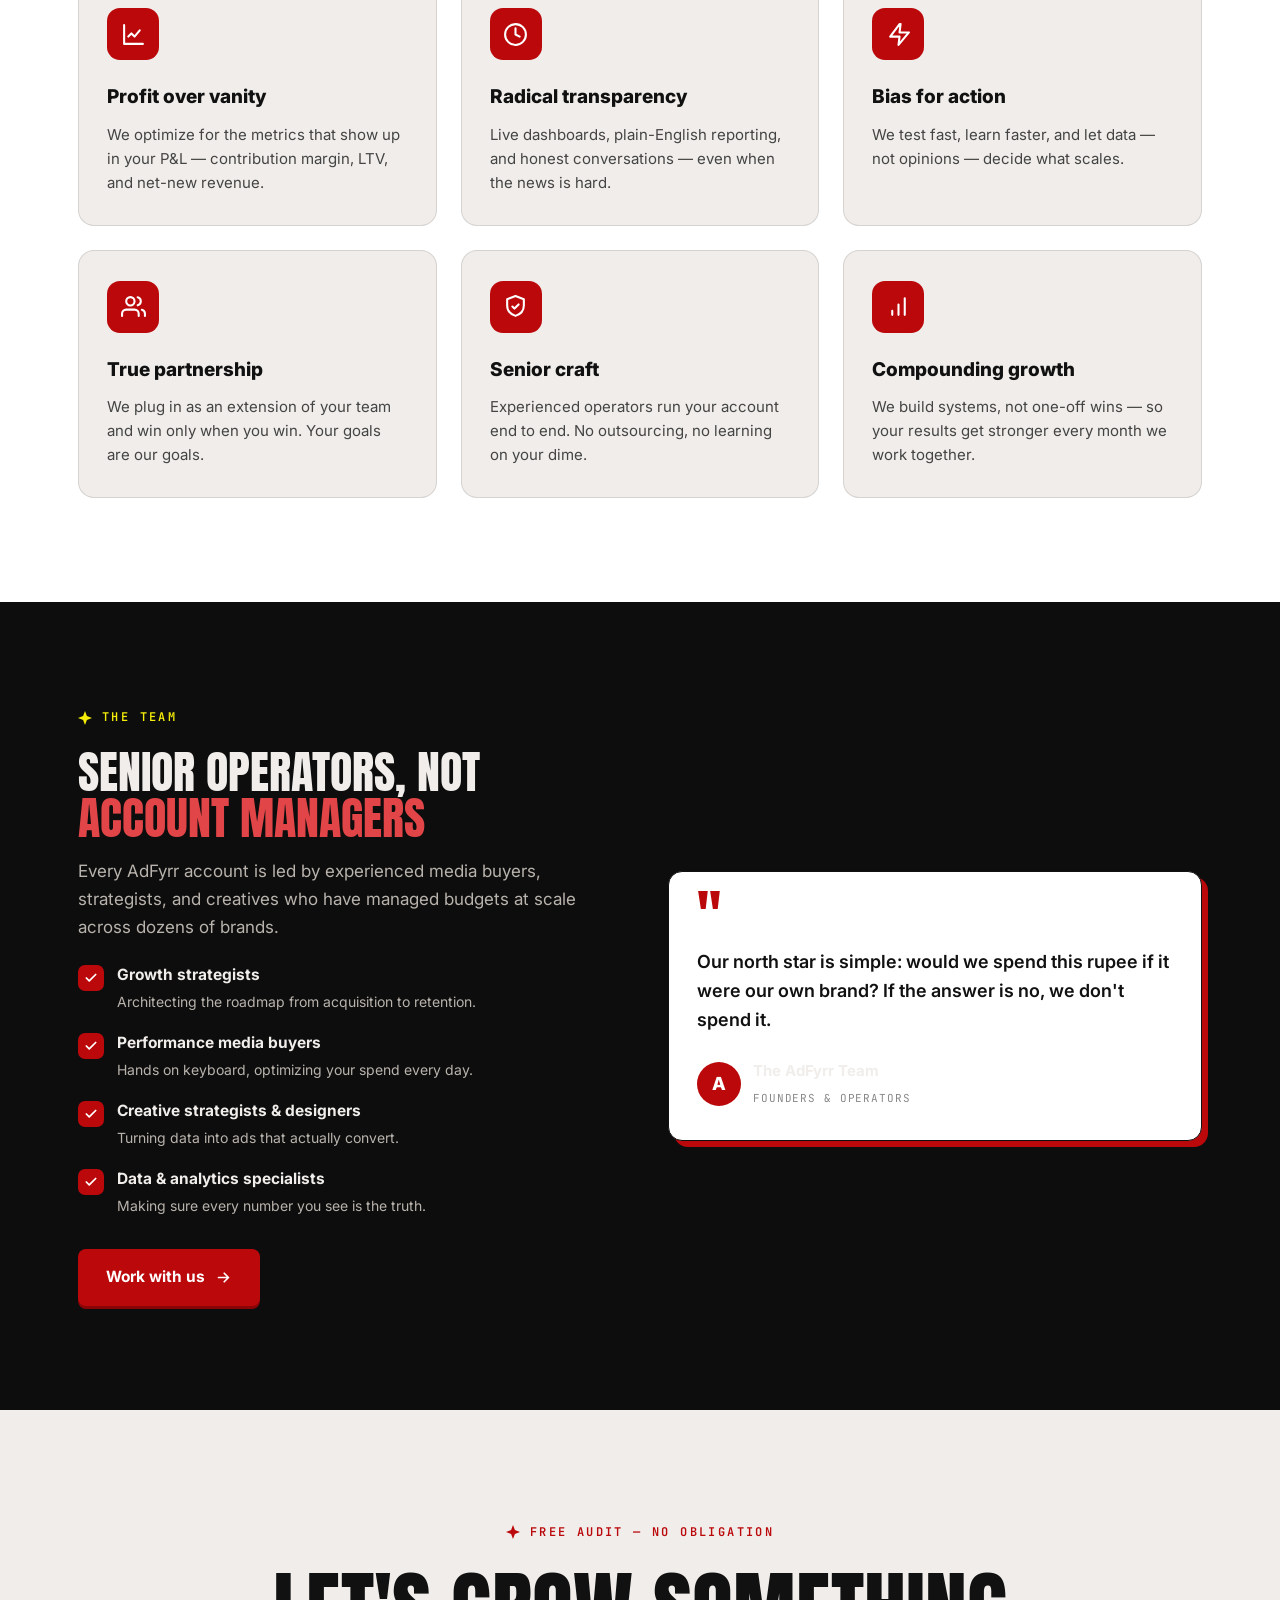
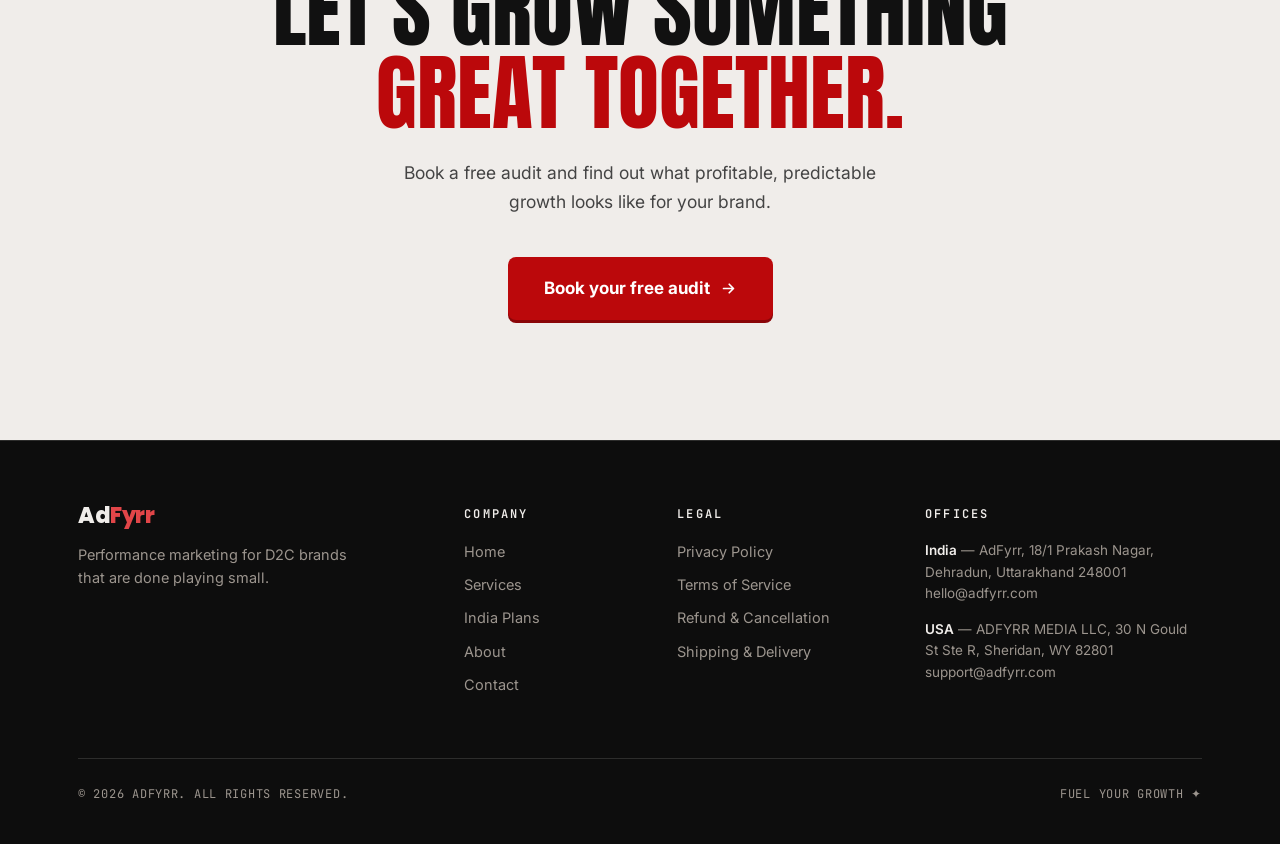
==== commit 0af8e1bf: "Add US entity (ADFYRR MEDIA LLC) + support@adfyrr.com to contact page and footer Co-Authored-By: Cla" ====
--- a/about.html
+++ b/about.html
@@ -141,6 +141,11 @@
         <h4>Legal</h4>
         <a href="privacy-policy.html">Privacy Policy</a><a href="terms.html">Terms of Service</a><a href="refund-policy.html">Refund &amp; Cancellation</a><a href="shipping-policy.html">Shipping &amp; Delivery</a>
       </div>
+      <div class="foot-offices">
+        <h4>Offices</h4>
+        <p><b>India</b> — AdFyrr, 18/1 Prakash Nagar, Dehradun, Uttarakhand 248001<br/><a href="mailto:hello@adfyrr.com">hello@adfyrr.com</a></p>
+        <p><b>USA</b> — ADFYRR MEDIA LLC, 30 N Gould St Ste R, Sheridan, WY 82801<br/><a href="mailto:support@adfyrr.com">support@adfyrr.com</a></p>
+      </div>
     </div>
     <div class="foot-bottom">
       <span>© <span data-year>2026</span> ADFYRR. ALL RIGHTS RESERVED.</span>
--- a/css/v2.css
+++ b/css/v2.css
@@ -246,7 +246,8 @@
 
 /* ---------- footer ---------- */
 footer.sitefooter{background:var(--black);color:#9C958E;border-top:1px solid rgba(240,237,234,.14);padding:64px 0 40px;font-size:14.5px}
-.foot-grid{display:grid;grid-template-columns:2.2fr 1fr 1.2fr;gap:40px}
+.foot-grid{display:grid;grid-template-columns:2fr 1fr 1.2fr 1.6fr;gap:40px}
+.foot-offices p{margin:0 0 14px;font-size:13.5px;line-height:1.6}.foot-offices b{color:var(--cream);font-weight:600}.foot-offices a{display:inline;margin:0}
 @media(max-width:880px){.foot-grid{grid-template-columns:1fr 1fr}}
 @media(max-width:560px){.foot-grid{grid-template-columns:1fr}}
 .foot-grid h4{color:var(--cream);font-family:var(--mono);font-size:12px;letter-spacing:.18em;text-transform:uppercase;margin:0 0 16px;font-weight:600}
